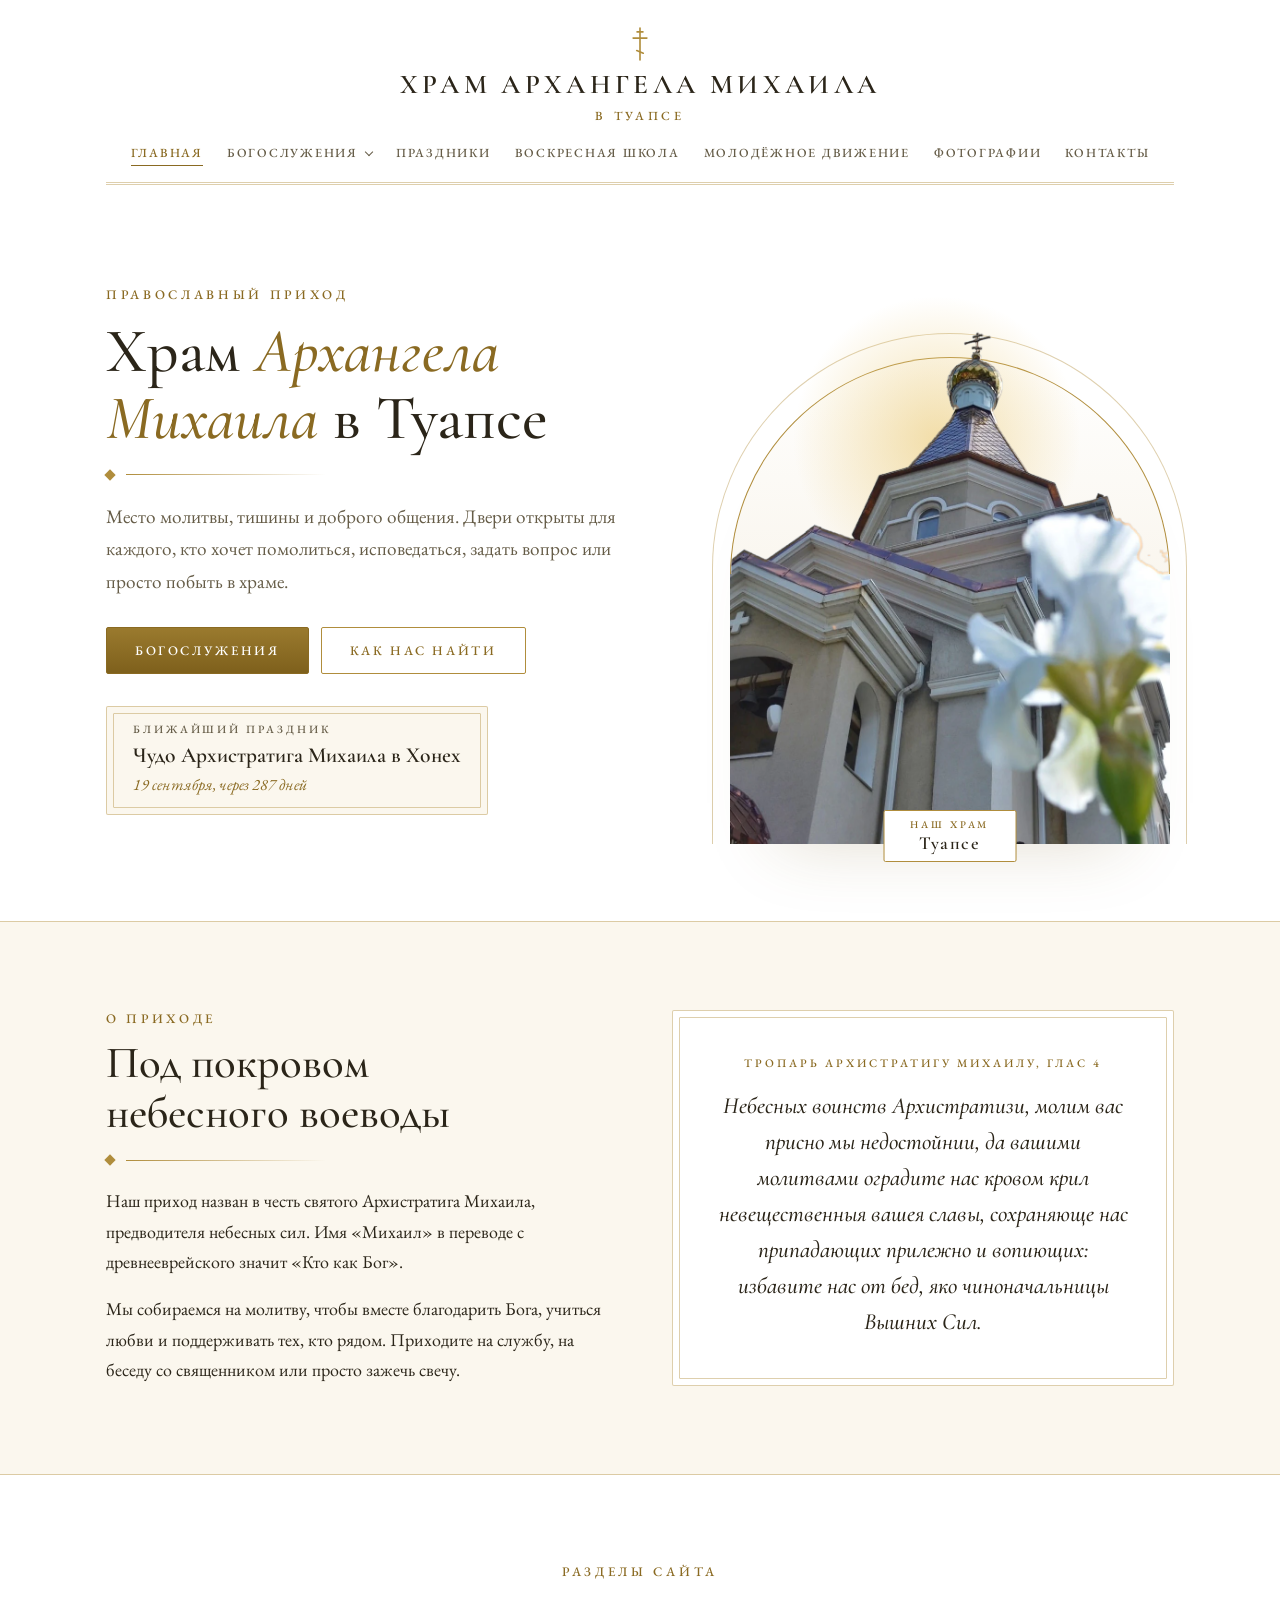
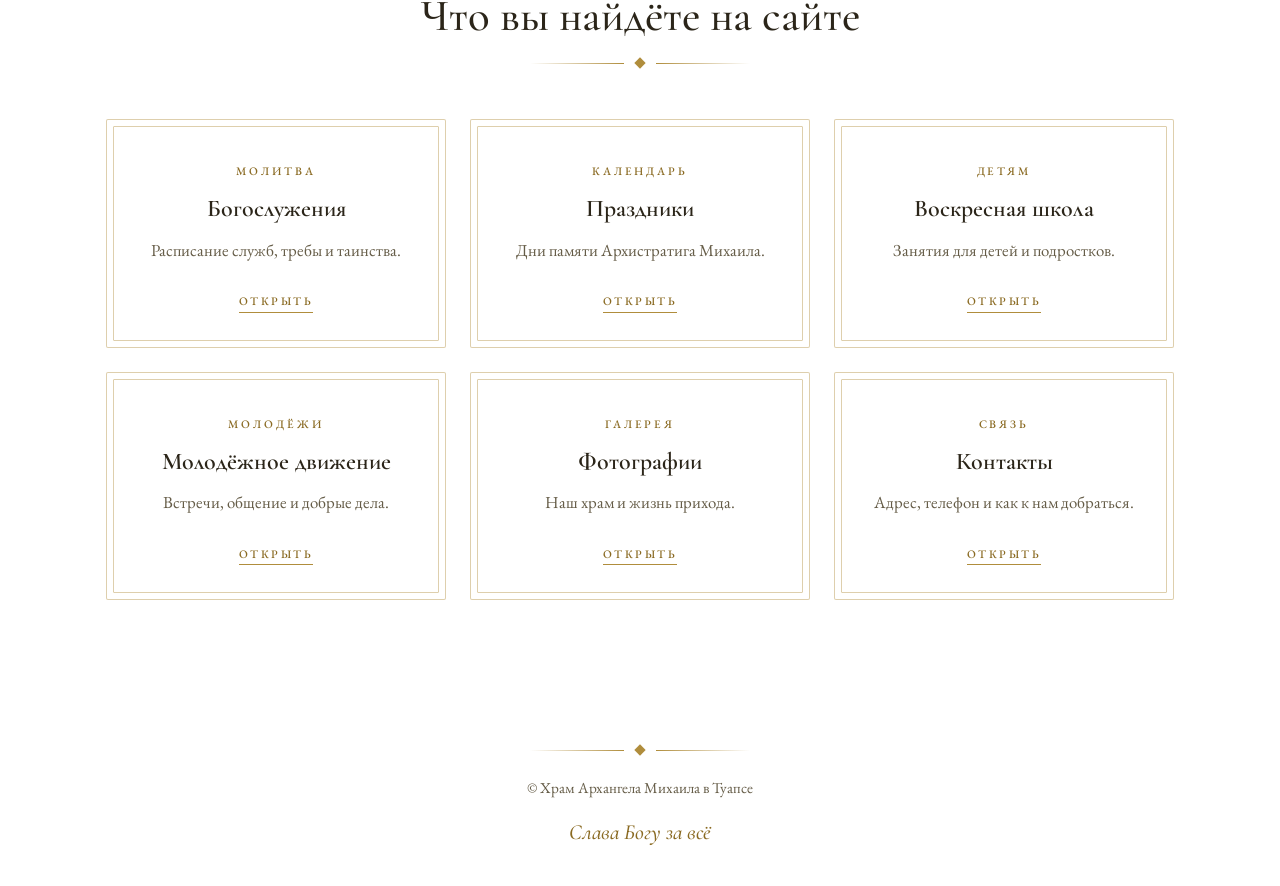
==== index.html @ ace59155 "Add files via upload" ====
<!doctype html>
<html lang="ru">
<head>
<meta charset="utf-8">
<meta name="viewport" content="width=device-width, initial-scale=1, viewport-fit=cover">
<title>Храм Архангела Михаила в Туапсе</title>
<meta name="description" content="Православный храм Архангела Михаила в Туапсе: богослужения, праздники, воскресная школа, контакты.">
<meta name="theme-color" content="#FFFFFF">
<meta name="color-scheme" content="light">
<link rel="icon" href="data:image/svg+xml,%3Csvg xmlns='http://www.w3.org/2000/svg' viewBox='0 0 120 220'%3E%3Cg fill='none' stroke='%23B08D3C' stroke-width='12' stroke-linecap='round'%3E%3Cpath d='M60 12V208'/%3E%3Cpath d='M42 36H78'/%3E%3Cpath d='M18 74H102'/%3E%3Cpath d='M40 150L80 166'/%3E%3C/g%3E%3C/svg%3E">
<link rel="preconnect" href="https://fonts.googleapis.com">
<link rel="preconnect" href="https://fonts.gstatic.com" crossorigin>
<link rel="stylesheet" href="https://fonts.googleapis.com/css2?family=Cormorant+Garamond:ital,wght@0,500;0,600;1,500&family=EB+Garamond:ital,wght@0,400;0,500;1,400&display=swap">
<link rel="stylesheet" href="css/style.css">
</head>
<body>

<header class="wrap">
  <div class="top">
    <a class="brand" href="index.html" aria-label="Приход Архистратига Михаила, на главную">
      <svg viewBox="0 0 120 220" aria-hidden="true"><g fill="none" stroke="#B08D3C" stroke-width="10" stroke-linecap="round"><path d="M60 12V208"/><path d="M42 36H78"/><path d="M18 74H102"/><path d="M40 150L80 166"/></g></svg>
      <b>Храм Архангела Михаила</b>
      <small>в Туапсе</small>
    </a>
    <nav class="nav" aria-label="Разделы сайта">
      <a href="index.html" aria-current="page">Главная</a>
      <div class="has-sub"><a href="services.html" aria-haspopup="true">Богослужения</a><ul class="sub"><li><a href="services.html">Расписание</a></li><li><a href="treby.html">Требы и таинства</a></li></ul></div>
      <a href="feasts.html">Праздники</a>
      <a href="school.html">Воскресная школа</a>
      <a href="youth.html">Молодёжное движение</a>
      <a href="photos.html">Фотографии</a>
      <a href="contacts.html">Контакты</a>
    </nav>
  </div>
</header>

<main>
  <section class="wrap hero">
    <div>
      <p class="eyebrow">Православный приход</p>
      <h1>Храм <em>Архангела Михаила</em> в Туапсе</h1>
      <div class="orn left" aria-hidden="true"><i></i></div>
      <p class="lead">Место молитвы, тишины и доброго общения. Двери открыты для каждого, кто хочет помолиться, исповедаться, задать вопрос или просто побыть в храме.</p>
      <div class="actions">
        <a class="btn btn-fill" href="services.html">Богослужения</a>
        <a class="btn btn-line" href="contacts.html">Как нас найти</a>
      </div>
      <div class="feast frame">
        <span class="lbl">Ближайший праздник</span>
        <b id="feastName">Собор Архистратига Михаила</b>
        <span class="when"><span id="feastDate">21 ноября</span>, <span id="feastIn"></span></span>
      </div>
    </div>

    <div class="arch">
      <div class="arch-ring" aria-hidden="true"></div>
      <div class="arch-frame" aria-hidden="true"></div>
      <div class="arch-sun" aria-hidden="true"></div>
      <img class="arch-img" src="img/church.webp" width="953" height="1271" fetchpriority="high" decoding="async"
           alt="Храм снизу: золотой купол, колокольня и белый ирис на переднем плане">
      <div class="arch-cap"><small>Наш храм</small><b>Туапсе</b></div>
    </div>
  </section>

  <section class="sec band" id="about">
    <div class="wrap about">
      <div>
        <div class="sec-head">
          <p class="eyebrow">О приходе</p>
          <h2>Под покровом небесного воеводы</h2>
          <div class="orn left" aria-hidden="true"><i></i></div>
        </div>
        <p>Наш приход назван в честь святого Архистратига Михаила, предводителя небесных сил. Имя «Михаил» в переводе с древнееврейского значит «Кто как Бог».</p>
        <p>Мы собираемся на молитву, чтобы вместе благодарить Бога, учиться любви и поддерживать тех, кто рядом. Приходите на службу, на беседу со священником или просто зажечь свечу.</p>
      </div>
      <figure class="frame tropar">
        <p class="lbl">Тропарь Архистратигу Михаилу, глас 4</p>
        <blockquote>Небесных воинств Архистратизи, молим вас присно мы недостойнии, да вашими молитвами оградите нас кровом крил невещественныя вашея славы, сохраняюще нас припадающих прилежно и вопиющих: избавите нас от бед, яко чиноначальницы Вышних Сил.</blockquote>
      </figure>
    </div>
  </section>

  <section class="sec">
    <div class="wrap">
      <div class="sec-head">
        <p class="eyebrow">Разделы сайта</p>
        <h2>Что вы найдёте на сайте</h2>
        <div class="orn" aria-hidden="true"><i></i></div>
      </div>
      <div class="grid grid-3">
        <a class="frame card tile" href="services.html">
          <span class="kicker">Молитва</span>
          <h3>Богослужения</h3>
          <p>Расписание служб, требы и таинства.</p>
          <span class="more">Открыть</span>
        </a>
        <a class="frame card tile" href="feasts.html">
          <span class="kicker">Календарь</span>
          <h3>Праздники</h3>
          <p>Дни памяти Архистратига Михаила.</p>
          <span class="more">Открыть</span>
        </a>
        <a class="frame card tile" href="school.html">
          <span class="kicker">Детям</span>
          <h3>Воскресная школа</h3>
          <p>Занятия для детей и подростков.</p>
          <span class="more">Открыть</span>
        </a>
        <a class="frame card tile" href="youth.html">
          <span class="kicker">Молодёжи</span>
          <h3>Молодёжное движение</h3>
          <p>Встречи, общение и добрые дела.</p>
          <span class="more">Открыть</span>
        </a>
        <a class="frame card tile" href="photos.html">
          <span class="kicker">Галерея</span>
          <h3>Фотографии</h3>
          <p>Наш храм и жизнь прихода.</p>
          <span class="more">Открыть</span>
        </a>
        <a class="frame card tile" href="contacts.html">
          <span class="kicker">Связь</span>
          <h3>Контакты</h3>
          <p>Адрес, телефон и как к нам добраться.</p>
          <span class="more">Открыть</span>
        </a>
      </div>
    </div>
  </section>
</main>

<footer class="wrap">
  <div class="orn" aria-hidden="true"><i></i></div>
  <span>© Храм Архангела Михаила в Туапсе</span>
  <em>Слава Богу за всё</em>
</footer>

<script src="js/script.js" defer></script>
</body>
</html>
---- css/style.css ----
/* ==========================================================================
   Приход Архистратига Божия Михаила, г. Туапсе
   Только светлая тема: белый фон, бежево-золотые вставки.
   Классическая композиция: симметрия, гарнитуры с засечками, двойные рамки,
   орнаментальные разделители. Движение одно: арка с храмом чуть парит.
   ========================================================================== */

:root {
  --bg: #FFFFFF;
  --paper: #FBF7EE;
  --beige: #F3EBDA;
  --beige-deep: #E8DCC0;
  --ink: #2B2519;
  --ink-soft: #655C47;
  --gold: #B08D3C;
  --gold-deep: #8A6A22;
  --line: rgba(176, 141, 60, 0.42);
  --shadow: rgba(120, 92, 30, 0.22);
  --glow: rgba(236, 205, 125, 0.65);
  --display: 'Cormorant Garamond', 'Times New Roman', serif;
  --text: 'EB Garamond', Georgia, 'Times New Roman', serif;
  color-scheme: light;
}

* { box-sizing: border-box; }
html { scroll-behavior: smooth; }
body {
  margin: 0;
  background: var(--bg);
  color: var(--ink);
  font: 400 1.125rem/1.7 var(--text);
  overflow-x: clip;
}
a { color: inherit; }
:focus-visible { outline: 2px solid var(--gold-deep); outline-offset: 3px; }

/* Общая колонка: ширина 1100px и боковое поле не меньше 16px */
.wrap {
  max-width: 1100px; margin-inline: auto;
  padding-left: max(16px, env(safe-area-inset-left, 0px));
  padding-right: max(16px, env(safe-area-inset-right, 0px));
}

/* ---------- Орнамент: линия, ромб, линия ---------- */
.orn { display: flex; align-items: center; justify-content: center; gap: 12px; margin: 18px auto 0; max-width: 220px; }
.orn::before, .orn::after { content: ""; flex: 1; height: 1px; background: linear-gradient(90deg, transparent, var(--gold)); }
.orn::after { background: linear-gradient(270deg, transparent, var(--gold)); }
.orn i { width: 8px; height: 8px; background: var(--gold); transform: rotate(45deg); flex: none; }
.orn.left { margin-left: 0; }
.orn.left::before { display: none; }

/* ---------- Шапка ---------- */
.top {
  display: flex; flex-direction: column; align-items: center; text-align: center;
  padding-top: max(26px, env(safe-area-inset-top, 0px));
  border-bottom: 3px double var(--line);
}
.brand { display: flex; flex-direction: column; align-items: center; gap: 8px; text-decoration: none; }
.brand svg { width: 20px; height: 36px; }
.brand b { font: 600 clamp(1.25rem, 3.2vw, 1.7rem)/1.1 var(--display); letter-spacing: 0.16em; text-transform: uppercase; }
.brand small { font: 500 0.78rem/1.3 var(--text); letter-spacing: 0.3em; text-transform: uppercase; color: var(--gold-deep); }
.nav { display: flex; flex-wrap: wrap; justify-content: center; gap: 6px 24px; padding-block: 18px 16px; }
.nav a {
  text-decoration: none; font: 500 0.78rem/1.2 var(--text); letter-spacing: 0.14em; text-transform: uppercase;
  color: var(--ink-soft); padding-block: 4px; border-bottom: 1px solid transparent;
  transition: color .25s, border-color .25s;
}
.nav a:hover { color: var(--gold-deep); border-color: var(--gold); }
.nav a[aria-current="page"] { color: var(--gold-deep); border-color: var(--gold-deep); }
@media (max-width: 520px) {
  .nav { gap: 6px 18px; } .nav a { font-size: 0.74rem; letter-spacing: 0.14em; }
  .brand b { font-size: 1.05rem; letter-spacing: 0.1em; }
}

/* Выпадающее меню «Богослужения»: открывается при наведении и при фокусе с клавиатуры */
header.wrap { position: relative; z-index: 40; }
.nav .has-sub { position: relative; display: flex; }
.nav .has-sub > a::after {
  content: ""; display: inline-block; width: 5px; height: 5px; margin-left: 8px;
  border-right: 1px solid currentColor; border-bottom: 1px solid currentColor;
  transform: translateY(-2px) rotate(45deg);
}
.nav .sub {
  position: absolute; top: 100%; left: 50%; z-index: 30; min-width: 230px; margin: 0; padding: 6px; list-style: none;
  background: var(--bg); border: 1px solid var(--line); border-radius: 2px;
  box-shadow: 0 22px 40px -22px var(--shadow);
  opacity: 0; visibility: hidden; transform: translate(-50%, 6px);
  transition: opacity .2s ease, transform .2s ease, visibility .2s;
}
.nav .sub::before { content: ""; position: absolute; left: 0; right: 0; top: -18px; height: 18px; } /* мост, чтобы меню не пропадало */
.nav .has-sub:hover .sub, .nav .has-sub:focus-within .sub, .nav .has-sub.open .sub {
  opacity: 1; visibility: visible; transform: translate(-50%, 0);
}
.nav .sub a { display: block; padding: 13px 18px; border: 0; text-align: center; white-space: nowrap; }
.nav .sub a:hover, .nav .sub a:focus-visible { background: var(--paper); color: var(--gold-deep); }
.nav .sub a[aria-current="page"] { color: var(--gold-deep); background: var(--paper); }
a.plain { color: inherit; border-bottom: 1px solid var(--gold); text-decoration: none; }
.note a { color: var(--gold-deep); }

/* ---------- Главный экран ---------- */
.hero {
  display: grid; grid-template-columns: minmax(0, 1.1fr) minmax(0, 0.9fr);
  gap: clamp(28px, 6vw, 72px); align-items: center;
  padding-block: clamp(36px, 6vw, 72px) clamp(40px, 6vw, 80px);
}
.eyebrow { font: 500 0.82rem/1.4 var(--text); letter-spacing: 0.28em; text-transform: uppercase; color: var(--gold-deep); margin: 0; }
h1 { font: 500 clamp(2.2rem, 5.4vw, 3.9rem)/1.08 var(--display); margin: 14px 0 0; text-wrap: balance; }
h1 em { font-style: italic; color: var(--gold-deep); font-weight: 500; }
.lead { max-width: 33em; color: var(--ink-soft); font-size: 1.2rem; margin: 22px 0 28px; }
.actions { display: flex; flex-wrap: wrap; gap: 12px; margin-bottom: 32px; }
.btn {
  display: inline-block; text-decoration: none; font: 500 0.82rem/1 var(--text); letter-spacing: 0.2em; text-transform: uppercase;
  padding: 16px 28px; border-radius: 2px; border: 1px solid var(--gold-deep);
  transition: background .3s ease, color .3s ease, box-shadow .3s ease;
}
.btn-fill { background: linear-gradient(180deg, #9A7A2E, #7E601C); color: #fff; }
.btn-fill:hover { box-shadow: 0 10px 22px -12px var(--shadow); }
.btn-line { color: var(--gold-deep); background: transparent; border-color: var(--gold); }
.btn-line:hover { background: var(--beige); }

/* Рамка с двойной линией, общая для карточек */
.frame {
  position: relative; background: var(--bg); border: 1px solid var(--line); border-radius: 2px;
}
.frame::after {
  content: ""; position: absolute; inset: 6px; border: 1px solid var(--line); border-radius: 1px; pointer-events: none;
}

.feast { display: inline-block; padding: 16px 26px; background: var(--paper); max-width: 100%; }
.feast .lbl { display: block; font: 500 0.7rem/1.2 var(--text); letter-spacing: 0.26em; text-transform: uppercase; color: var(--ink-soft); }
.feast b { display: block; font: 600 1.35rem/1.25 var(--display); margin-top: 6px; }
.feast .when { display: block; color: var(--gold-deep); font-size: 1rem; font-style: italic; margin-top: 2px; }

/* ---------- Арка с храмом ----------
   Фото храма без неба стоит в арочной раме. Купол и колокольня выходят
   за верх арки (это делает маска у .arch-img). Слои сзади вперёд:
   кольцо, рама, сияние, фото, подпись. */
.arch {
  position: relative; width: 100%; max-width: 440px; margin-inline: auto;
  aspect-ratio: 3 / 4;
  animation: floatBig 12s ease-in-out infinite;
}
.arch-ring, .arch-frame { position: absolute; }
.arch-ring {
  left: -4%; right: -4%; top: 13%; bottom: 0; z-index: 0;
  border: 1px solid var(--line); border-bottom: 0;
  border-radius: 50% 50% 0 0 / 46% 46% 0 0;
}
.arch-frame {
  left: 0; right: 0; top: 17%; bottom: 0; z-index: 1;
  border: 1px solid var(--gold); border-bottom: 0;
  border-radius: 50% 50% 0 0 / 45% 45% 0 0;
  background: linear-gradient(180deg, #FFFFFF, var(--beige));
  box-shadow: 0 46px 70px -48px var(--shadow);
}
.arch-sun {
  position: absolute; z-index: 2; left: 12%; top: 5%; width: 70%; aspect-ratio: 1;
  border-radius: 50%; pointer-events: none;
  background: radial-gradient(circle, var(--glow) 0%, transparent 66%);
  animation: breathe 10s ease-in-out infinite;
}
.arch-img {
  position: absolute; z-index: 3; inset: 0; width: 100%; height: 100%; display: block; object-fit: cover;
  /* Показываем арку целиком и узкий «прорыв» вверх для колокольни и купола */
  -webkit-mask-image: linear-gradient(#000, #000), linear-gradient(#000, #000), radial-gradient(ellipse 50% 37.35% at 50% 54.35%, #000 99%, transparent 100%);
          mask-image: linear-gradient(#000, #000), linear-gradient(#000, #000), radial-gradient(ellipse 50% 37.35% at 50% 54.35%, #000 99%, transparent 100%);
  -webkit-mask-size: 36% 30%, 100% 46%, 100% 100%;
          mask-size: 36% 30%, 100% 46%, 100% 100%;
  -webkit-mask-position: 59% 0, 0 100%, 0 0;
          mask-position: 59% 0, 0 100%, 0 0;
  -webkit-mask-repeat: no-repeat;
          mask-repeat: no-repeat;
}
.arch-cap {
  position: absolute; z-index: 4; left: 50%; bottom: -18px; translate: -50% 0;
  background: var(--bg); border: 1px solid var(--gold); border-radius: 2px;
  padding: 8px 26px 7px; text-align: center; white-space: nowrap;
}
.arch-cap small { display: block; font: 500 0.64rem/1.2 var(--text); letter-spacing: 0.28em; text-transform: uppercase; color: var(--gold-deep); }
.arch-cap b { display: block; font: 600 1.15rem/1.2 var(--display); letter-spacing: 0.08em; }

@keyframes breathe { 0%, 100% { transform: scale(1); opacity: 1; } 50% { transform: scale(1.06); opacity: 0.75; } }
@keyframes floatBig { 0%, 100% { transform: translate3d(0, 0, 0); } 50% { transform: translate3d(0, -10px, 0); } }

@media (max-width: 820px) {
  .hero { grid-template-columns: minmax(0, 1fr); text-align: center; }
  .hero .orn.left { margin-inline: auto; }
  .hero .orn.left::before { display: block; }
  .lead { margin-inline: auto; }
  .actions { justify-content: center; }
  .arch { max-width: 320px; order: -1; margin-bottom: 18px; }
}

/* ---------- Разделы ---------- */
.sec { padding-block: clamp(48px, 7vw, 88px); }
.band { background: var(--paper); border-block: 1px solid var(--line); }

.sec-head { text-align: center; max-width: 40em; margin: 0 auto clamp(30px, 4.5vw, 52px); }
h2, .page-title { font: 500 clamp(1.9rem, 4.2vw, 2.8rem)/1.12 var(--display); margin: 10px 0 0; text-wrap: balance; }
main { min-height: 62vh; }
.sec-head .eyebrow { margin: 0; }

.grid { display: grid; gap: 24px; grid-template-columns: repeat(auto-fit, minmax(min(260px, 100%), 1fr)); }
.card { padding: 34px 28px 32px; text-align: center; }
.card h3 { font: 600 1.5rem/1.2 var(--display); margin: 10px 0 12px; }
.card p { margin: 0 0 20px; color: var(--ink-soft); font-size: 1.05rem; }
.kicker { font: 500 0.72rem/1.2 var(--text); letter-spacing: 0.26em; text-transform: uppercase; color: var(--gold-deep); }
.pill { display: inline-block; font: 500 0.72rem/1 var(--text); letter-spacing: 0.18em; text-transform: uppercase; color: var(--gold-deep); border: 1px solid var(--line); border-radius: 2px; padding: 9px 14px; background: var(--paper); }
.card .big-date { font: 500 clamp(2.4rem, 5vw, 3.2rem)/1 var(--display); color: var(--gold-deep); margin: 0 0 10px; }
/* Вступление на внутренних страницах */
.intro { max-width: 40em; margin: 0 auto 38px; text-align: center; color: var(--ink-soft); font-size: 1.2rem; }

/* Плитки-ссылки на главной: три в ряд */
.grid-3 { grid-template-columns: repeat(auto-fit, minmax(min(300px, 100%), 1fr)); }
a.tile { display: block; text-decoration: none; color: inherit; transition: border-color .3s, box-shadow .3s, transform .3s; }
a.tile:hover { border-color: var(--gold); box-shadow: 0 18px 34px -22px var(--shadow); transform: translateY(-3px); }
a.tile .more { display: inline-block; margin-top: 4px; font: 500 0.72rem/1 var(--text); letter-spacing: 0.22em; text-transform: uppercase; color: var(--gold-deep); border-bottom: 1px solid var(--gold); padding-bottom: 5px; }
.note { margin: 28px auto 0; text-align: center; color: var(--ink-soft); font-style: italic; max-width: 40em; }

.about { display: grid; grid-template-columns: minmax(0, 1fr) minmax(0, 1fr); gap: clamp(28px, 5vw, 64px); align-items: center; }
.about .sec-head { text-align: left; margin: 0 0 22px; }
.about p { margin: 0 0 16px; max-width: 36em; }
.about p:last-child { margin-bottom: 0; }
.tropar { margin: 0; padding: clamp(30px, 4vw, 44px); background: var(--paper); text-align: center; }
.tropar .lbl { font: 500 0.72rem/1.4 var(--text); letter-spacing: 0.26em; text-transform: uppercase; color: var(--gold-deep); margin: 0; }
.tropar blockquote { margin: 18px 0 0; font: italic 500 clamp(1.2rem, 2.3vw, 1.45rem)/1.55 var(--display); }
@media (max-width: 820px) {
  .about { grid-template-columns: minmax(0, 1fr); }
  .about .sec-head { text-align: center; }
  .about .orn.left { margin-inline: auto; }
  .about .orn.left::before { display: block; }
  .about p { margin-inline: auto; }
}

.band .tropar { background: var(--bg); }

/* ---------- Фотографии ----------
   Лёгкая пропорция колонок 1 к 2 выравнивает высоту вертикального
   и горизонтального снимков. */
.gallery { display: grid; grid-template-columns: minmax(0, 0.5fr) minmax(0, 1fr); gap: 28px; align-items: start; }
.photo { margin: 0; padding: 14px; }
.photo a { display: block; overflow: hidden; }
.photo img { display: block; width: 100%; height: auto; outline: 1px solid var(--line); outline-offset: -1px; transition: transform .6s ease; }
.photo a:hover img { transform: scale(1.03); }
.photo figcaption { padding: 14px 4px 4px; text-align: center; font-style: italic; color: var(--ink-soft); font-size: 1rem; }
@media (max-width: 760px) { .gallery { grid-template-columns: minmax(0, 1fr); } }

.lightbox {
  position: fixed; inset: 0; z-index: 100; display: flex; align-items: center; justify-content: center;
  background: rgba(32, 26, 14, 0.92);
  padding: max(56px, calc(env(safe-area-inset-top, 0px) + 48px)) max(16px, env(safe-area-inset-right, 0px)) max(16px, env(safe-area-inset-bottom, 0px)) max(16px, env(safe-area-inset-left, 0px));
}
.lightbox[hidden] { display: none; }
.lightbox img { display: block; max-width: 100%; max-height: 100%; width: auto; height: auto; object-fit: contain; border: 1px solid rgba(232, 220, 192, 0.5); }
.lightbox-close {
  position: absolute; top: max(14px, calc(env(safe-area-inset-top, 0px) + 10px)); right: max(16px, env(safe-area-inset-right, 0px));
  font: 500 0.78rem/1 var(--text); letter-spacing: 0.2em; text-transform: uppercase;
  color: #FBF7EE; background: transparent; border: 1px solid rgba(232, 220, 192, 0.6); border-radius: 2px; padding: 12px 18px; cursor: pointer;
}
.lightbox-close:hover { background: rgba(232, 220, 192, 0.15); }

dl.contacts { margin: 0; text-align: center; }
dl.contacts div { padding-block: 18px; border-bottom: 1px solid var(--line); }
dl.contacts div:first-child { padding-top: 0; }
dl.contacts div:last-child { border-bottom: 0; padding-bottom: 0; }
dl.contacts dt { font: 500 0.74rem/1.5 var(--text); letter-spacing: 0.26em; text-transform: uppercase; color: var(--gold-deep); }
dl.contacts dd { margin: 4px 0 0; color: var(--ink); font-size: 1.2rem; overflow-wrap: anywhere; }
dl.contacts dd a { text-decoration: none; border-bottom: 1px solid var(--gold); transition: color .25s; }
dl.contacts dd a:hover { color: var(--gold-deep); }
.map-row { text-align: center; margin-top: 30px; }
.contact-card { max-width: 640px; margin-inline: auto; padding: 36px clamp(22px, 5vw, 48px); }

footer { padding-block: 40px max(40px, env(safe-area-inset-bottom, 0px)); text-align: center; color: var(--ink-soft); font-size: 0.95rem; }
footer em { display: block; margin-top: 16px; font: italic 500 1.35rem/1.3 var(--display); color: var(--gold-deep); }
footer .orn { margin-bottom: 22px; }

@media (prefers-reduced-motion: reduce) {
  html { scroll-behavior: auto; }
  .arch, .arch-sun { animation: none; }
  .btn, .nav a, a.tile, .nav .sub { transition: none; }
  a.tile:hover { transform: none; }
}
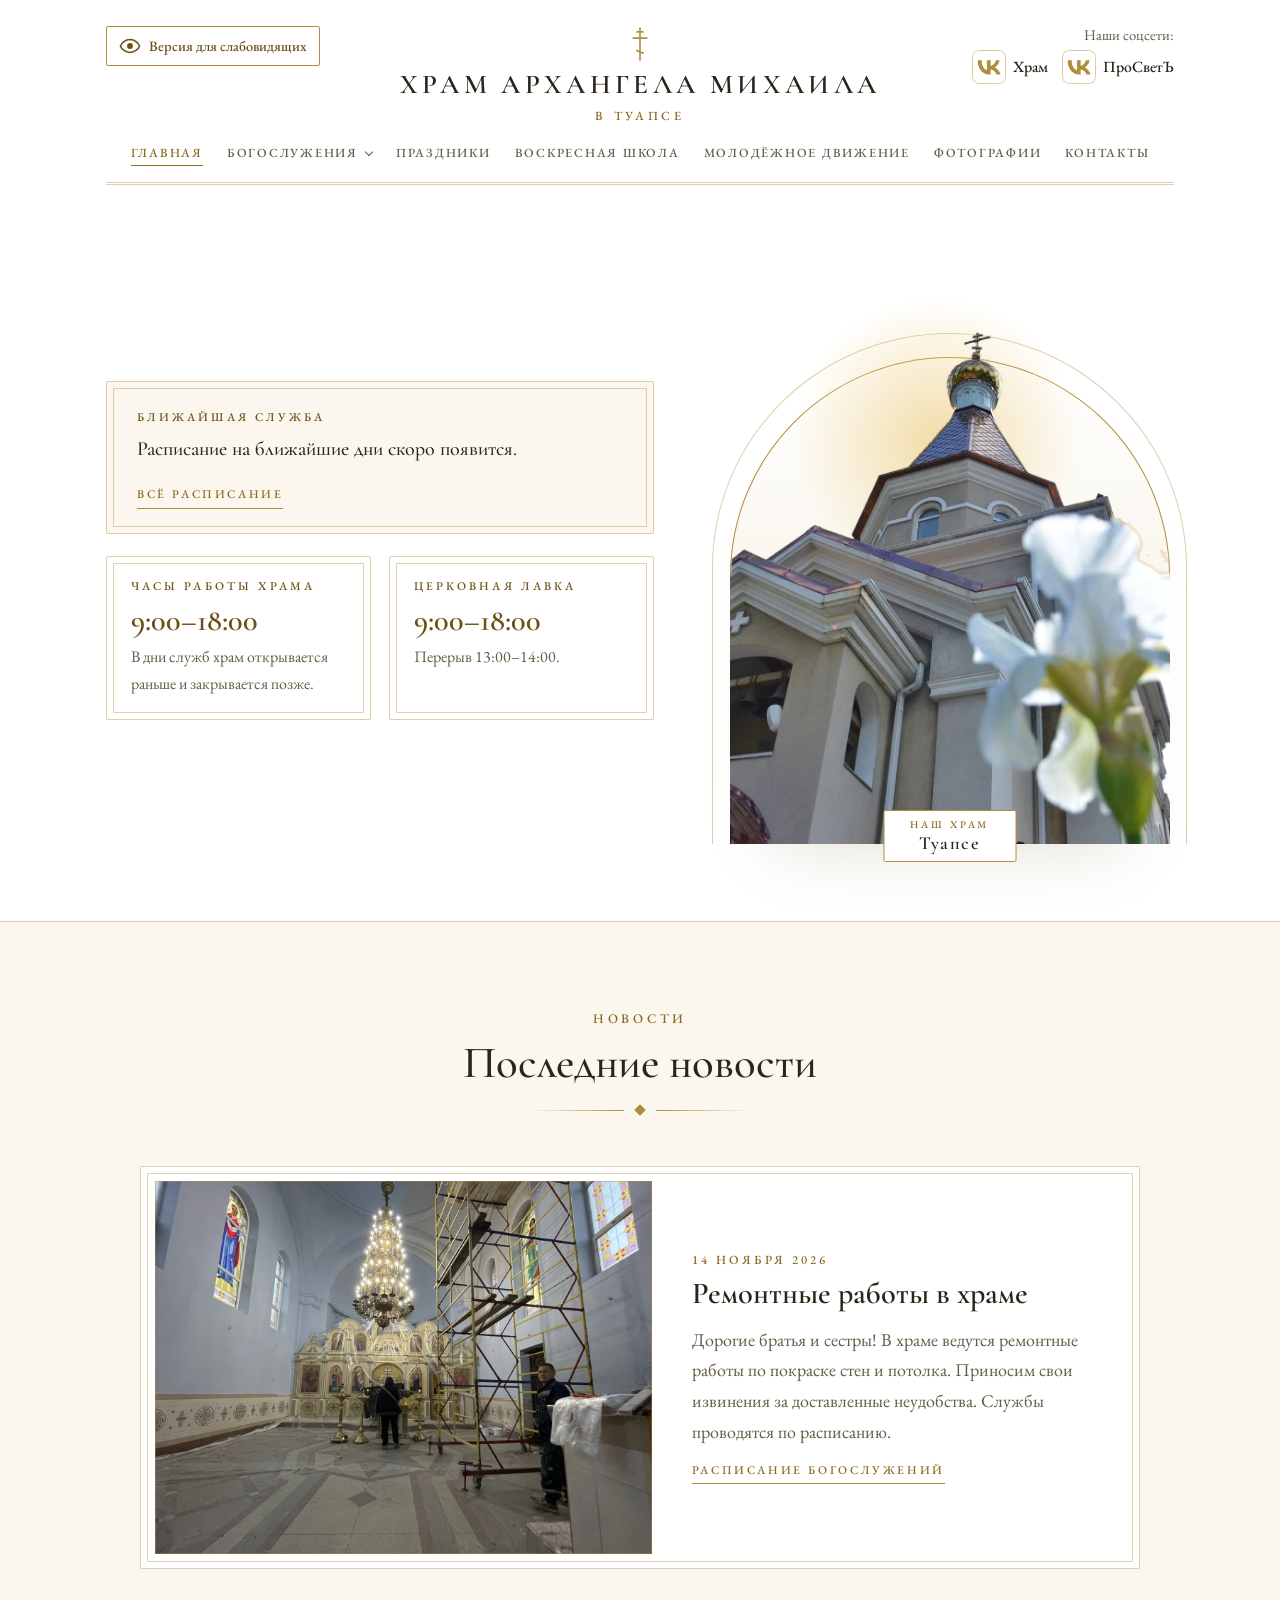
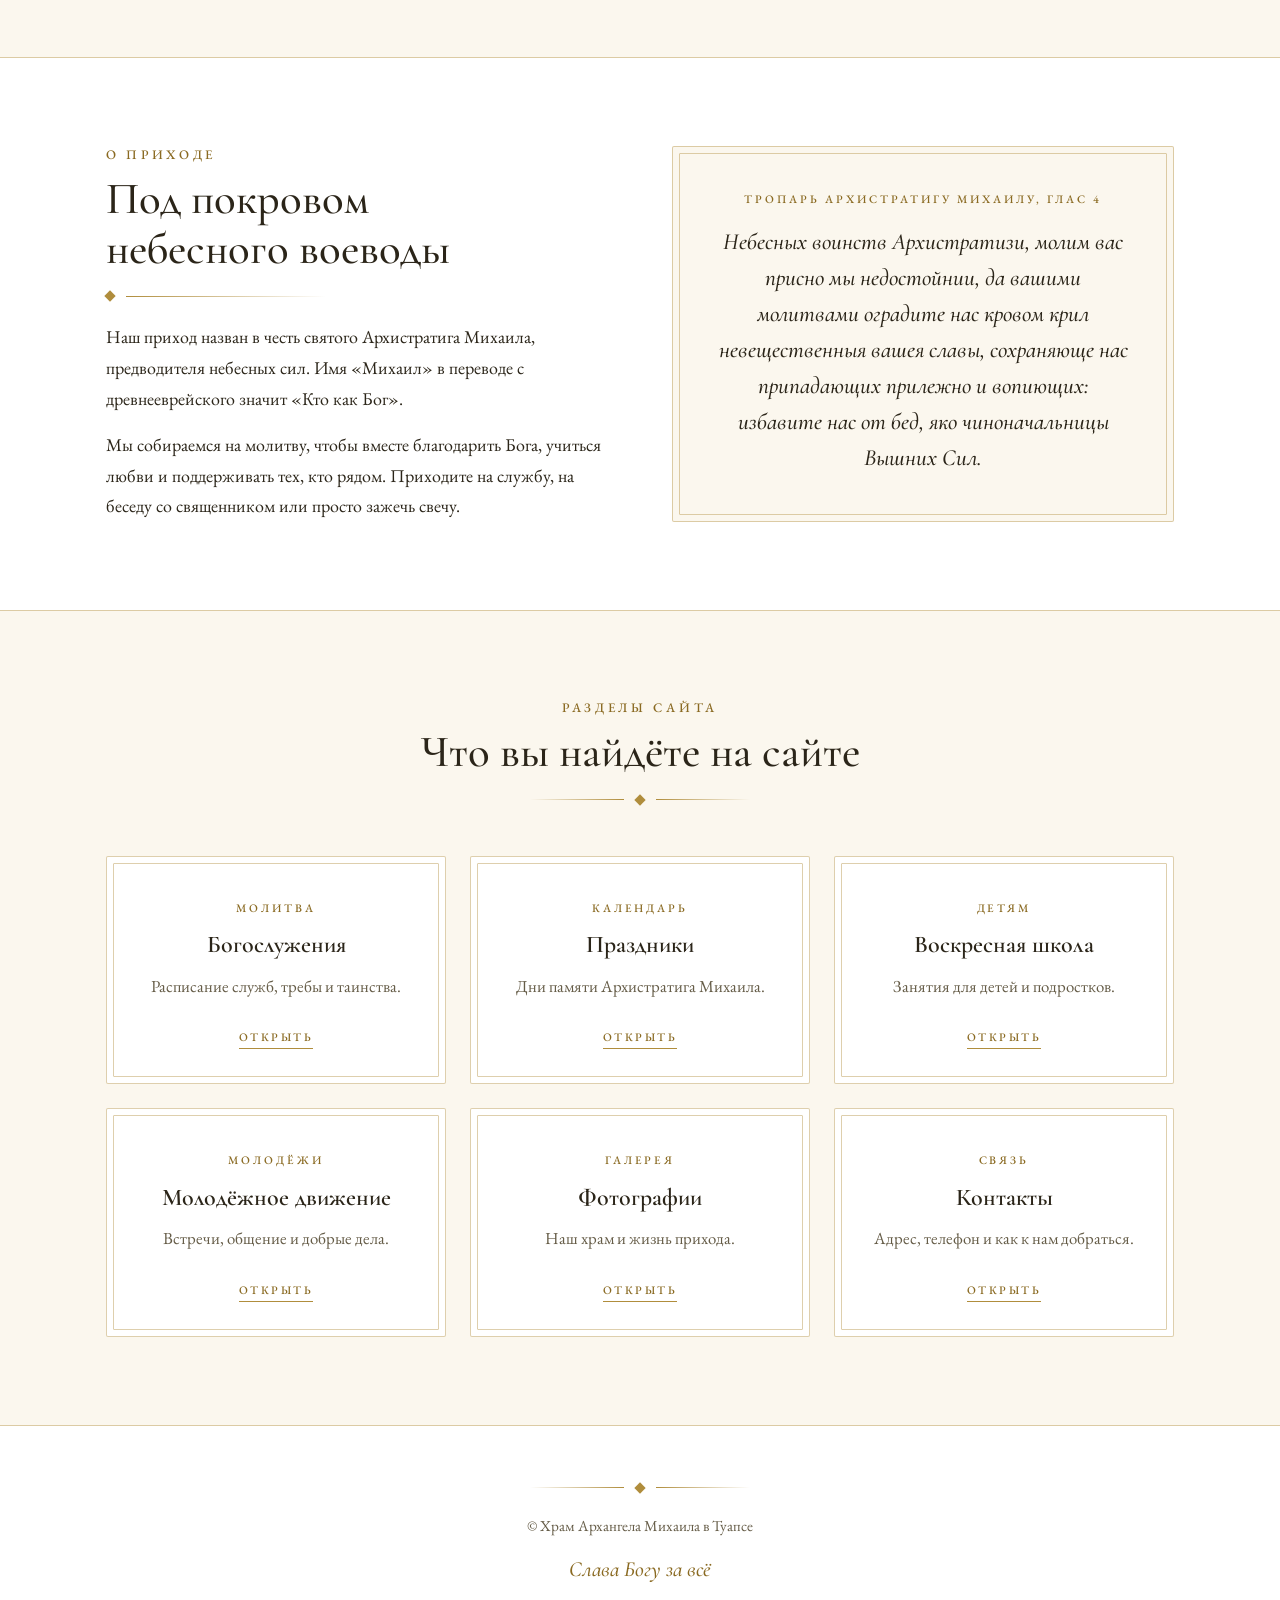
==== commit cf7cd89a: "Add files via upload" ====
--- a/index.html
+++ b/index.html
@@ -12,17 +12,31 @@
 <link rel="preconnect" href="https://fonts.gstatic.com" crossorigin>
 <link rel="stylesheet" href="https://fonts.googleapis.com/css2?family=Cormorant+Garamond:ital,wght@0,500;0,600;1,500&family=EB+Garamond:ital,wght@0,400;0,500;1,400&display=swap">
 <link rel="stylesheet" href="css/style.css">
+<script>document.documentElement.classList.add('js')</script>
 </head>
 <body>
 
 <header class="wrap">
   <div class="top">
-    <a class="brand" href="index.html" aria-label="Приход Архистратига Михаила, на главную">
+    <div class="topbar">
+    <button class="lv-btn" type="button" aria-pressed="false" aria-label="Версия для слабовидящих"><svg viewBox="0 0 24 24" aria-hidden="true"><path d="M12 5C6.5 5 2.6 9 1.5 12c1.1 3 5 7 10.5 7s9.400-4 10.500-7C21.400 9 17.500 5 12 5z" fill="none" stroke="currentColor" stroke-width="1.700" stroke-linejoin="round"/><circle cx="12" cy="12" r="3.200" fill="currentColor"/></svg><span class="lv-btn-t">Версия для слабовидящих</span></button>
+    <div class="social">
+      <span class="social-lbl">Наши соцсети:</span>
+      <div class="social-list">
+        <a class="soc" href="https://vk.ru/hramtuapse" target="_blank" rel="noopener" aria-label="Страница храма ВКонтакте" title="Страница храма ВКонтакте"><img class="soc-ic" src="img/vk.png" width="34" height="34" alt="" aria-hidden="true"><span class="soc-t">Храм</span></a>
+        <a class="soc" href="https://vk.ru/prav_molod_tuapse" target="_blank" rel="noopener" aria-label="Православная молодёжь «ПроСветЪ» ВКонтакте" title="Православная молодёжь «ПроСветЪ» ВКонтакте"><img class="soc-ic" src="img/vk.png" width="34" height="34" alt="" aria-hidden="true"><span class="soc-t">ПроСветЪ</span></a>
+      </div>
+    </div>
+    </div>
+    <a class="brand" href="index.html" aria-label="Храм Архангела Михаила в Туапсе, на главную">
       <svg viewBox="0 0 120 220" aria-hidden="true"><g fill="none" stroke="#B08D3C" stroke-width="10" stroke-linecap="round"><path d="M60 12V208"/><path d="M42 36H78"/><path d="M18 74H102"/><path d="M40 150L80 166"/></g></svg>
       <b>Храм Архангела Михаила</b>
       <small>в Туапсе</small>
     </a>
-    <nav class="nav" aria-label="Разделы сайта">
+    <button class="nav-toggle" type="button" aria-expanded="false" aria-controls="site-nav">
+      <span class="bars" aria-hidden="true"></span><span class="lbl">Меню</span>
+    </button>
+    <nav class="nav" id="site-nav" aria-label="Разделы сайта">
       <a href="index.html" aria-current="page">Главная</a>
       <div class="has-sub"><a href="services.html" aria-haspopup="true">Богослужения</a><ul class="sub"><li><a href="services.html">Расписание</a></li><li><a href="treby.html">Требы и таинства</a></li></ul></div>
       <a href="feasts.html">Праздники</a>
@@ -36,19 +50,24 @@
 
 <main>
   <section class="wrap hero">
-    <div>
-      <p class="eyebrow">Православный приход</p>
-      <h1>Храм <em>Архангела Михаила</em> в Туапсе</h1>
-      <div class="orn left" aria-hidden="true"><i></i></div>
-      <p class="lead">Место молитвы, тишины и доброго общения. Двери открыты для каждого, кто хочет помолиться, исповедаться, задать вопрос или просто побыть в храме.</p>
-      <div class="actions">
-        <a class="btn btn-fill" href="services.html">Богослужения</a>
-        <a class="btn btn-line" href="contacts.html">Как нас найти</a>
-      </div>
-      <div class="feast frame">
-        <span class="lbl">Ближайший праздник</span>
-        <b id="feastName">Собор Архистратига Михаила</b>
-        <span class="when"><span id="feastDate">21 ноября</span>, <span id="feastIn"></span></span>
+    <div class="info">
+      <h1 class="sr-only">Храм Архангела Михаила в Туапсе</h1>
+      <section class="frame next-svc" id="next-service" aria-live="polite">
+        <span class="lbl">Ближайшая служба</span>
+        <div class="next-body"><span class="next-name">Расписание на ближайшие дни скоро появится.</span></div>
+        <a class="more-link" href="services.html">Всё расписание</a>
+      </section>
+      <div class="hours-grid">
+        <article class="frame hours">
+          <span class="lbl">Часы работы храма</span>
+          <b>9:00–18:00</b>
+          <p>В дни служб храм открывается раньше и закрывается позже.</p>
+        </article>
+        <article class="frame hours">
+          <span class="lbl">Церковная лавка</span>
+          <b>9:00–18:00</b>
+          <p>Перерыв 13:00–14:00.</p>
+        </article>
       </div>
     </div>
 
@@ -62,7 +81,35 @@
     </div>
   </section>
 
-  <section class="sec band" id="about">
+  <section class="sec band" id="news">
+    <div class="wrap">
+      <div class="sec-head">
+        <p class="eyebrow">Новости</p>
+        <h2>Последние новости</h2>
+        <div class="orn" aria-hidden="true"><i></i></div>
+      </div>
+      <div class="news-list">
+        <!-- НОВОСТИ. Чтобы добавить новость, скопируйте блок <article> целиком и вставьте выше или ниже.
+             Самая свежая новость идёт первой. Фото кладите в папку img и укажите его имя в двух местах. -->
+        <article class="frame news-item">
+          <figure class="news-photo">
+            <a class="photo-link" href="img/news-remont.webp">
+              <img src="img/news-remont.webp" width="1400" height="1050" loading="lazy" decoding="async"
+                   alt="Внутри храма во время ремонта: строительные леса у стены, люстра и иконостас">
+            </a>
+          </figure>
+          <div class="news-body">
+            <p class="news-date">14 ноября 2026</p>
+            <h3>Ремонтные работы в храме</h3>
+            <p>Дорогие братья и сестры! В храме ведутся ремонтные работы по покраске стен и потолка. Приносим свои извинения за доставленные неудобства. Службы проводятся по расписанию.</p>
+            <a class="more-link" href="services.html">Расписание богослужений</a>
+          </div>
+        </article>
+      </div>
+    </div>
+  </section>
+
+  <section class="sec" id="about">
     <div class="wrap about">
       <div>
         <div class="sec-head">
@@ -80,7 +127,7 @@
     </div>
   </section>
 
-  <section class="sec">
+  <section class="sec band">
     <div class="wrap">
       <div class="sec-head">
         <p class="eyebrow">Разделы сайта</p>
@@ -127,6 +174,7 @@
       </div>
     </div>
   </section>
+  <script type="application/json" id="sched-data">{"days":[{"iso":"2026-11-15","d":"15 ноября","w":"Воскресенье","red":true,"rows":[{"s":[["Исповедь","b"]],"t":"8:00","note":"n24"},{"s":[["Божественная Литургия","r"]],"note":"n24"},{"s":[["Акафист Архистратигу Михаилу с молебным пением Господу о воинах, идущих на брань",""]],"t":"16:00"},{"s":[["Воскресная школа для взрослых",""]],"t":"17:00"}]},{"iso":"2026-11-16","d":"16 ноября","w":"Понедельник","red":false,"rows":[{"s":[["Молебен с акафистом о страждущих недугом винопития",""]],"t":"8:00"}]},{"iso":"2026-11-20","d":"20 ноября","w":"Пятница","red":false,"rows":[{"s":[["Водосвятный молебен с акафистным пением Божией Матери",""]],"t":"8:00"},{"s":[["Вечернее Богослужение",""],["Исповедь","b"]],"t":"17:00","note":"nB"}]},{"iso":"2026-11-21","d":"21 ноября","w":"Суббота","red":true,"rows":[{"s":[["Божественная Литургия","r"]],"t":"8:00","tr":1,"note":"nB"},{"s":[["Вечернее Богослужение",""],["Исповедь","b"]],"t":"17:00","note":"nC"}]},{"iso":"2026-11-22","d":"22 ноября","w":"Воскресенье","red":true,"rows":[{"s":[["Исповедь","b"]],"t":"8:00","note":"nC"},{"s":[["Божественная Литургия","r"]],"note":"nC"},{"s":[["Акафист Архистратигу Михаилу с молебным пением Господу о воинах, идущих на брань",""]],"t":"16:00"},{"s":[["Воскресная школа для взрослых",""]],"t":"17:00"}]},{"iso":"2026-11-23","d":"23 ноября","w":"Понедельник","red":false,"rows":[{"s":[["Молебен с акафистом о страждущих недугом винопития",""]],"t":"8:00"}]},{"iso":"2026-11-25","d":"25 ноября","w":"Среда","red":false,"rows":[{"s":[["Вечернее Богослужение",""],["Исповедь","b"]],"t":"17:00","note":"nD"}]},{"iso":"2026-11-26","d":"26 ноября","w":"Четверг","red":false,"rows":[{"s":[["Божественная Литургия",""]],"t":"8:00","note":"nD"}]},{"iso":"2026-11-27","d":"27 ноября","w":"Пятница","red":false,"rows":[{"s":[["Водосвятный молебен с акафистным пением Божией Матери",""]],"t":"8:00"},{"s":[["Вечернее Богослужение",""],["Исповедь","b"]],"t":"17:00","note":"nE"}]},{"iso":"2026-11-28","d":"28 ноября","w":"Суббота","red":false,"rows":[{"s":[["Божественная Литургия",""],["Панихида","b"]],"t":"8:00","note":"nE"},{"s":[["Вечернее Богослужение",""],["Исповедь","b"]],"t":"17:00","note":"nF"}]},{"iso":"2026-11-29","d":"29 ноября","w":"Воскресенье","red":true,"rows":[{"s":[["Исповедь","b"]],"t":"8:00","note":"nF"},{"s":[["Божественная Литургия","r"]],"note":"nF"},{"s":[["Акафист Архистратигу Михаилу с молебным пением Господу о воинах, идущих на брань",""]],"t":"16:00"},{"s":[["Воскресная школа для взрослых",""]],"t":"17:00"}]},{"iso":"2026-11-30","d":"30 ноября","w":"Понедельник","red":false,"rows":[{"s":[["Молебен с акафистом о страждущих недугом винопития",""]],"t":"8:00"}]}],"notes":{"n24":{"text":"Неделя 24-я по Пятидесятнице. Глас 7-й. Мчч. Акинди́на, Пига́сия, Аффо́ния, Елпидифо́ра и Анемподи́ста","red":true},"nB":{"text":"Собор Архистрати́га Миха́ила и прочих Небесных Сил бесплотных. Архангелов Гаври́ила, Рафа́ила, Ури́ила, Селафи́ила, Иегуди́ила, Варахи́ила и Иереми́ила","red":true},"nC":{"text":"Неделя 25-я по Пятидесятнице. Глас 8-й. Иконы Божией Матери, именуемой «Скоропослу́шница»","red":true},"nD":{"text":"Свт. Иоанна Златоуста, архиепископа Константинопольского","red":false},"nE":{"text":"Мучеников и исповедников Гу́рия, Само́на и Ави́ва. Начало Рождественского поста","red":false},"nF":{"text":"Неделя 26-я по Пятидесятнице. Глас 1-й. Апостола и евангелиста Матфе́я","red":true}}}</script>
 </main>
 
 <footer class="wrap">
--- a/css/style.css
+++ b/css/style.css
@@ -14,6 +14,7 @@
   --ink-soft: #655C47;
   --gold: #B08D3C;
   --gold-deep: #8A6A22;
+  --gold-ink: #6B5016; /* тёмное золото для текста на бежевом фоне */
   --line: rgba(176, 141, 60, 0.42);
   --shadow: rgba(120, 92, 30, 0.22);
   --glow: rgba(236, 205, 125, 0.65);
@@ -97,8 +98,128 @@
 a.plain { color: inherit; border-bottom: 1px solid var(--gold); text-decoration: none; }
 .note a { color: var(--gold-deep); }
 
+/* ---------- Расписание: таблица для планшетов и компьютеров, карточки для телефонов ---------- */
+.sched-wrap { padding: 14px; background: var(--bg); }
+table.sched { width: 100%; border-collapse: collapse; table-layout: fixed; font-size: 1.06rem; line-height: 1.45; }
+.sched col.c-date { width: 15%; } .sched col.c-time { width: 9%; } .sched col.c-svc { width: 40%; } .sched col.c-note { width: 36%; }
+.sched th, .sched td { border: 1px solid var(--line); padding: 11px 14px; vertical-align: middle; text-align: center; }
+.sched thead th { background: var(--beige); padding: 13px 10px; font: 500 0.72rem/1.2 var(--text); letter-spacing: 0.22em; text-transform: uppercase; color: var(--gold-ink); }
+.sched tbody th { font-weight: 400; background: var(--bg); }
+.sched th.red { background: var(--paper); }
+.dn { display: block; font: 600 1.2rem/1.2 var(--display); }
+.dw { display: block; margin-top: 3px; font: 500 0.7rem/1.3 var(--text); letter-spacing: 0.16em; text-transform: uppercase; color: var(--ink-soft); }
+.red .dn, .red .dw { color: var(--gold-ink); }
+.sched td.t, .day-rows .t { font-variant-numeric: tabular-nums; font-weight: 500; white-space: nowrap; }
+.sched td.t.tr, .day-rows .t.tr { color: var(--gold-ink); font-weight: 600; }
+.ln { display: block; }
+.s-b { font-weight: 600; } .s-r { font-weight: 600; color: var(--gold-ink); }
+.sched td.n { background: var(--paper); font-style: normal; font-weight: 500; color: var(--ink); }
+.sched td.n.r { color: var(--gold-ink); font-weight: 600; }
+.is-today { box-shadow: inset 0 0 0 2px var(--gold); }
+.today-badge { display: block; margin-top: 8px; padding: 4px 6px; border-radius: 2px; background: var(--gold-deep); color: #fff; font: 600 0.62rem/1.2 var(--text); letter-spacing: 0.2em; text-transform: uppercase; }
+.day-h .today-badge { display: inline-block; margin: 0 0 0 auto; align-self: center; }
+
+.sched-cards { display: none; }
+.day { background: var(--bg); border: 1px solid var(--line); border-radius: 2px; overflow: hidden; }
+.day-h { display: flex; align-items: baseline; gap: 12px; padding: 14px 18px; background: var(--beige); border-bottom: 1px solid var(--line); }
+.day-h.red { background: var(--paper); }
+.day-h .dn { display: inline; }
+.day-h .dw { display: inline; margin: 0; }
+.day-rows { margin: 0; padding: 0; list-style: none; }
+.day-rows li { display: grid; grid-template-columns: 62px minmax(0, 1fr); gap: 12px; padding: 12px 18px; border-top: 1px solid var(--line); line-height: 1.45; }
+.day-rows li:first-child { border-top: 0; }
+.day-rows li.n { background: var(--paper); font-style: normal; font-weight: 500; color: var(--ink); font-size: 1rem; }
+.day-rows li.n.r { color: var(--gold-ink); font-weight: 600; }
+@media (max-width: 760px) {
+  .sched-wrap { display: none; }
+  .sched-cards { display: grid; gap: 16px; }
+}
+@media (min-width: 761px) and (max-width: 980px) {
+  table.sched { font-size: 0.95rem; }
+  .sched th, .sched td { padding: 9px 9px; }
+  .sched thead th { letter-spacing: 0.12em; padding-inline: 4px; }
+  .sched col.c-date { width: 17%; } .sched col.c-note { width: 34%; }
+}
+
+/* ---------- Новости на главной ---------- */
+.news-list { display: grid; gap: 28px; max-width: 1000px; margin-inline: auto; }
+.news-item { display: grid; grid-template-columns: minmax(0, 1.05fr) minmax(0, 1fr); align-items: stretch; padding: 14px; background: var(--bg); }
+.news-photo { margin: 0; min-height: 100%; }
+.news-photo a { display: block; height: 100%; overflow: hidden; }
+.news-photo img { display: block; width: 100%; height: 100%; object-fit: cover; outline: 1px solid var(--line); outline-offset: -1px; transition: transform .6s ease; }
+.news-photo a:hover img { transform: scale(1.03); }
+.news-body { display: flex; flex-direction: column; justify-content: center; align-items: flex-start; padding: clamp(22px, 4vw, 40px); }
+.news-date { margin: 0 0 8px; font: 500 0.78rem/1.4 var(--text); letter-spacing: 0.24em; text-transform: uppercase; color: var(--gold-deep); }
+.news-body h3 { margin: 0 0 12px; font: 600 clamp(1.5rem, 3vw, 1.9rem)/1.2 var(--display); }
+.news-body p:not(.news-date) { margin: 0 0 18px; color: var(--ink-soft); }
+.more-link { font: 500 0.74rem/1 var(--text); letter-spacing: 0.22em; text-transform: uppercase; color: var(--gold-deep); text-decoration: none; border-bottom: 1px solid var(--gold); padding-bottom: 6px; }
+.more-link:hover { color: var(--ink); }
+@media (max-width: 820px) {
+  .news-item { grid-template-columns: minmax(0, 1fr); }
+  .news-photo { min-height: 0; aspect-ratio: 4 / 3; }
+  .news-body { padding: 24px 12px 14px; }
+}
+
+/* ---------- Наши соцсети: справа вверху ----------
+   На компьютере блок стоит в правом верхнем углу шапки. На планшетах и телефонах
+   (до 1060px) уходит отдельным рядом над названием, справа. */
+[hidden] { display: none !important; }
+.top { position: relative; }
+.topbar { position: absolute; top: max(26px, env(safe-area-inset-top, 0px)); left: 0; right: 0; z-index: 5; display: flex; justify-content: space-between; align-items: flex-start; gap: 12px; pointer-events: none; }
+.topbar > * { pointer-events: auto; }
+.social { display: flex; flex-direction: column; align-items: flex-end; gap: 6px; }
+.social-lbl { font: 400 0.92rem/1.2 var(--text); color: var(--ink-soft); }
+.social-list { display: flex; gap: 14px; }
+.soc { display: inline-flex; align-items: center; gap: 7px; text-decoration: none; color: var(--ink); font: 500 0.98rem/1 var(--text); }
+.soc-ic { display: block; width: 34px; height: 34px; flex: none; transition: transform .25s, filter .25s; }
+.soc-t { transition: color .25s; }
+.soc:hover .soc-ic { transform: translateY(-2px); filter: drop-shadow(0 6px 8px rgba(138,106,34,.28)); }
+.soc:hover .soc-t { color: var(--gold-deep); }
+.lv-btn { display: inline-flex; align-items: center; gap: 8px; cursor: pointer; background: var(--bg); color: var(--gold-ink); border: 1px solid var(--gold); border-radius: 2px; padding: 8px 12px; font: 500 0.9rem/1.2 var(--text); text-align: left; transition: background .25s, color .25s; }
+.lv-btn svg { width: 22px; height: 22px; flex: none; }
+.lv-btn:hover, .lv-btn[aria-pressed="true"] { background: var(--gold-deep); color: #fff; }
+@media (max-width: 1060px) {
+  .topbar { position: static; margin-bottom: 16px; flex-wrap: wrap; align-items: center; }
+}
+@media (max-width: 520px) { .lv-btn-t { max-width: 9.5em; } }
+@media (prefers-reduced-motion: reduce) { .soc-ic, .soc-t { transition: none; } }
+
+/* ---------- Меню на телефонах и планшетах ----------
+   До 1060px пункты прячутся за кнопкой «Меню». Если скрипт не загрузился,
+   меню остаётся видимым, как на компьютере. */
+.nav-toggle { display: none; }
+@media (max-width: 1060px) {
+  html.js .nav-toggle {
+    display: inline-flex; align-items: center; gap: 12px; margin-top: 18px; padding: 13px 24px;
+    font: 500 0.8rem/1 var(--text); letter-spacing: 0.22em; text-transform: uppercase;
+    color: var(--gold-deep); background: transparent; border: 1px solid var(--gold); border-radius: 2px; cursor: pointer;
+  }
+  html.js .nav-toggle:hover { background: var(--beige); }
+  .nav-toggle .bars { position: relative; width: 18px; height: 11px; border-block: 1px solid currentColor; }
+  .nav-toggle .bars::after { content: ""; position: absolute; left: 0; right: 0; top: 50%; height: 1px; background: currentColor; }
+
+  html.js .nav { display: none; width: 100%; flex-direction: column; align-items: stretch; gap: 0; padding-block: 14px 6px; }
+  html.js .nav.open { display: flex; }
+  html.js .nav a {
+    display: block; padding: 15px 8px; text-align: center; font-size: 0.82rem; letter-spacing: 0.16em;
+    border: 0; border-top: 1px solid var(--line);
+  }
+  html.js .nav a:hover, html.js .nav a[aria-current="page"] { border-top-color: var(--line); color: var(--gold-deep); background: var(--paper); }
+  html.js .nav .has-sub { display: block; }
+  html.js .nav .has-sub > a::after { display: none; }
+  html.js .nav .has-sub .sub, html.js .nav .has-sub:hover .sub,
+  html.js .nav .has-sub:focus-within .sub, html.js .nav .has-sub.open .sub {
+    position: static; min-width: 0; padding: 0; border: 0; box-shadow: none; background: transparent;
+    opacity: 1; visibility: visible; transform: none; transition: none;
+  }
+  html.js .nav .sub::before { display: none; }
+  html.js .nav .sub a { padding: 12px 8px; font-size: 0.74rem; letter-spacing: 0.14em; color: var(--ink-soft); background: var(--paper); }
+}
+@media (min-width: 1440px) { .wrap { max-width: 1200px; } }
+
 /* ---------- Главный экран ---------- */
 .hero {
+  overflow-x: clip;
   display: grid; grid-template-columns: minmax(0, 1.1fr) minmax(0, 0.9fr);
   gap: clamp(28px, 6vw, 72px); align-items: center;
   padding-block: clamp(36px, 6vw, 72px) clamp(40px, 6vw, 80px);
@@ -280,3 +401,61 @@
   .btn, .nav a, a.tile, .nav .sub { transition: none; }
   a.tile:hover { transform: none; }
 }
+
+/* ---------- Главная: ближайшая служба и часы работы ---------- */
+.sr-only { position: absolute; width: 1px; height: 1px; margin: -1px; overflow: hidden; clip: rect(0 0 0 0); white-space: nowrap; border: 0; padding: 0; }
+.info { display: grid; gap: 22px; }
+.next-svc { padding: 28px 30px 26px; background: var(--paper); }
+.next-svc .lbl, .hours .lbl { display: block; font: 500 0.74rem/1.2 var(--text); letter-spacing: 0.26em; text-transform: uppercase; color: var(--gold-ink); }
+.next-body { display: grid; gap: 6px; margin: 12px 0 14px; }
+.next-when { font: 500 1.1rem/1.3 var(--text); color: var(--ink-soft); }
+.next-time { font: 600 clamp(2.4rem, 5vw, 3.2rem)/1 var(--display); color: var(--gold-ink); }
+.next-name { font: 500 1.25rem/1.35 var(--display); color: var(--ink); }
+.next-name .ln { display: block; }
+.next-name .s-r { color: var(--gold-ink); }
+.next-note { font: 500 1rem/1.4 var(--text); color: var(--ink); }
+.hours-grid { display: grid; grid-template-columns: repeat(2, minmax(0, 1fr)); gap: 18px; }
+.hours { padding: 22px 24px; }
+.hours b { display: block; font: 600 1.9rem/1.1 var(--display); color: var(--gold-ink); margin: 10px 0 6px; }
+.hours p { margin: 0; color: var(--ink-soft); font-size: 1rem; }
+@media (max-width: 520px) { .hours-grid { grid-template-columns: minmax(0, 1fr); } .next-svc { padding: 24px 22px; } }
+.big-time { font: 600 clamp(2rem, 4.5vw, 2.6rem)/1.1 var(--display); color: var(--gold-ink); margin: 6px 0 0; }
+/* Требы и таинства */
+.treby { display: grid; gap: 26px; }
+.t-block { padding: 34px clamp(22px, 4vw, 44px) 32px; }
+.t-block .kicker { display: block; text-align: center; }
+.t-block h2 { font: 600 clamp(1.7rem, 3.4vw, 2.2rem)/1.2 var(--display); text-align: center; margin: 8px 0 20px; }
+.t-list { list-style: none; margin: 0 auto; padding: 0; max-width: 40rem; }
+.t-list li { display: flex; align-items: baseline; justify-content: space-between; gap: 18px; padding: 13px 0; border-top: 1px solid var(--line); font-size: 1.15rem; }
+.t-list li:first-child { border-top: 0; }
+.t-list .tn { color: var(--ink); }
+.t-list .tp { color: var(--gold-ink); font-weight: 600; white-space: nowrap; }
+.t-note { text-align: center; color: var(--ink-soft); margin: 14px 0 0; font-size: 1.1rem; }
+@media (max-width: 520px) { .t-list li { flex-wrap: wrap; gap: 2px 14px; } }
+a.plain[href^="tel"] { white-space: nowrap; }
+
+/* ---------- Версия для слабовидящих ---------- */
+.lv-panel { background: var(--bg); border-bottom: 2px solid var(--gold-deep); }
+.lv-in { display: flex; flex-wrap: wrap; gap: 14px 28px; align-items: center; padding-block: 12px; }
+.lv-grp { display: flex; flex-wrap: wrap; align-items: center; gap: 8px; }
+.lv-grp > span { font: 500 1rem/1.2 var(--text); color: var(--ink); }
+.lv-panel button { cursor: pointer; background: var(--bg); color: var(--ink); border: 1px solid var(--gold-deep); border-radius: 2px; padding: 6px 12px; font: 500 1rem/1.2 var(--text); min-height: 40px; }
+.lv-panel button[aria-pressed="true"] { background: var(--ink); color: var(--bg); }
+.lv-panel .lv-off { margin-left: auto; }
+html.lv { font-size: 125%; --display: Arial, Helvetica, sans-serif; --text: Arial, Helvetica, sans-serif; }
+html.lv.lv-s2 { font-size: 150%; }
+html.lv.lv-s3 { font-size: 175%; }
+html.lv-light { --bg: #fff; --paper: #fff; --beige: #fff; --beige-deep: #eee; --ink: #000; --ink-soft: #000; --gold: #000; --gold-deep: #000; --gold-ink: #000; --line: #000; --shadow: transparent; --glow: transparent; }
+html.lv-dark { --bg: #000; --paper: #000; --beige: #000; --beige-deep: #222; --ink: #fff; --ink-soft: #fff; --gold: #ffd633; --gold-deep: #ffd633; --gold-ink: #ffd633; --line: #ffd633; --shadow: transparent; --glow: transparent; color-scheme: dark; }
+html.lv body { line-height: 1.6; }
+html.lv *, html.lv *::before, html.lv *::after { letter-spacing: normal !important; animation: none !important; transition: none !important; font-style: normal !important; }
+html.lv .frame::after, html.lv .arch-sun, html.lv .arch-ring, html.lv .arch-frame { display: none; }
+html.lv main a:not(.btn):not(.photo-link) { text-decoration: underline; }
+html.lv .btn-fill { background: var(--ink); color: var(--bg); border-color: var(--ink); }
+html.lv .today-badge { background: var(--ink); color: var(--bg); }
+html.lv .lv-btn, html.lv .lv-btn:hover { background: var(--ink); color: var(--bg); }
+html.lv .nav { flex-wrap: wrap; justify-content: center; }
+html.lv-noimg img:not(.soc-ic), html.lv-noimg .arch { display: none !important; }
+html.lv-noimg .hero { grid-template-columns: minmax(0, 1fr); }
+html.lv .topbar { position: static; margin-bottom: 16px; flex-wrap: wrap; align-items: center; }
+html.lv .topbar { width: 100%; } @media (max-width: 1060px) { .topbar { width: 100%; } }
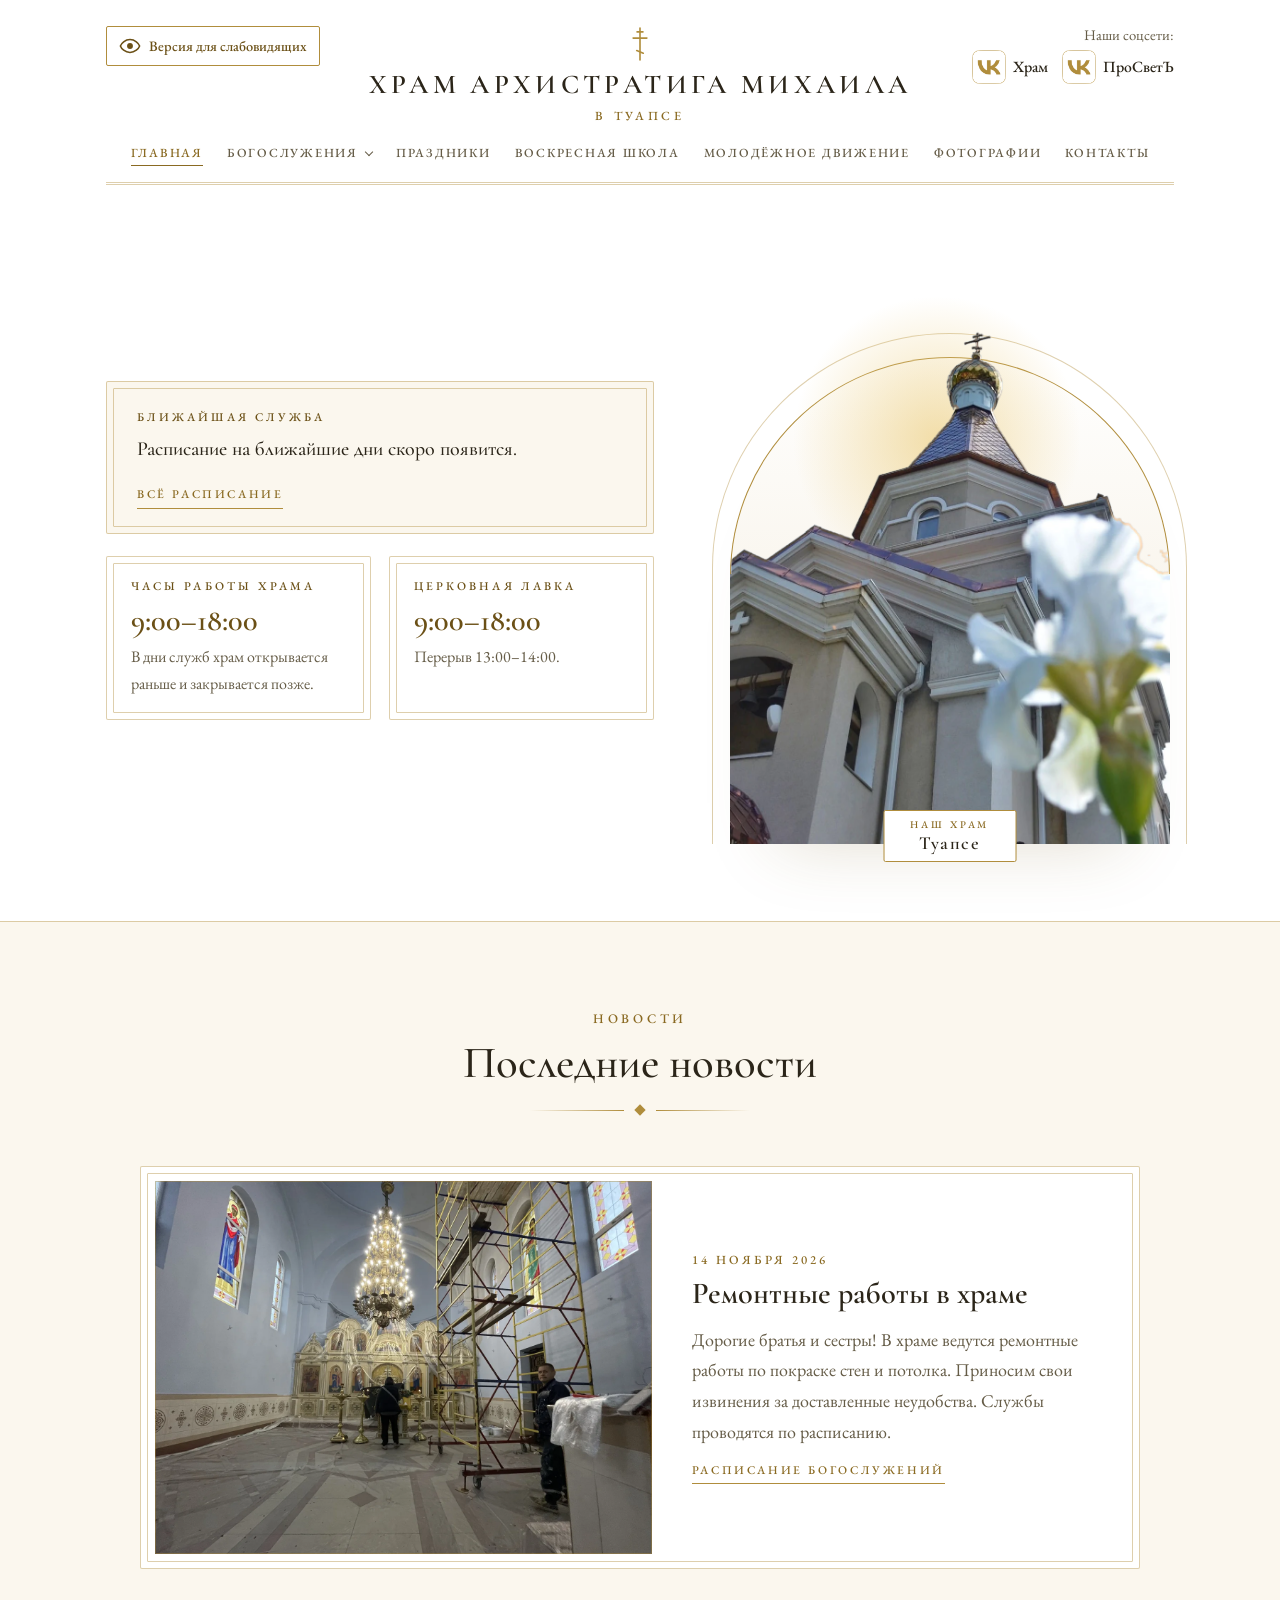
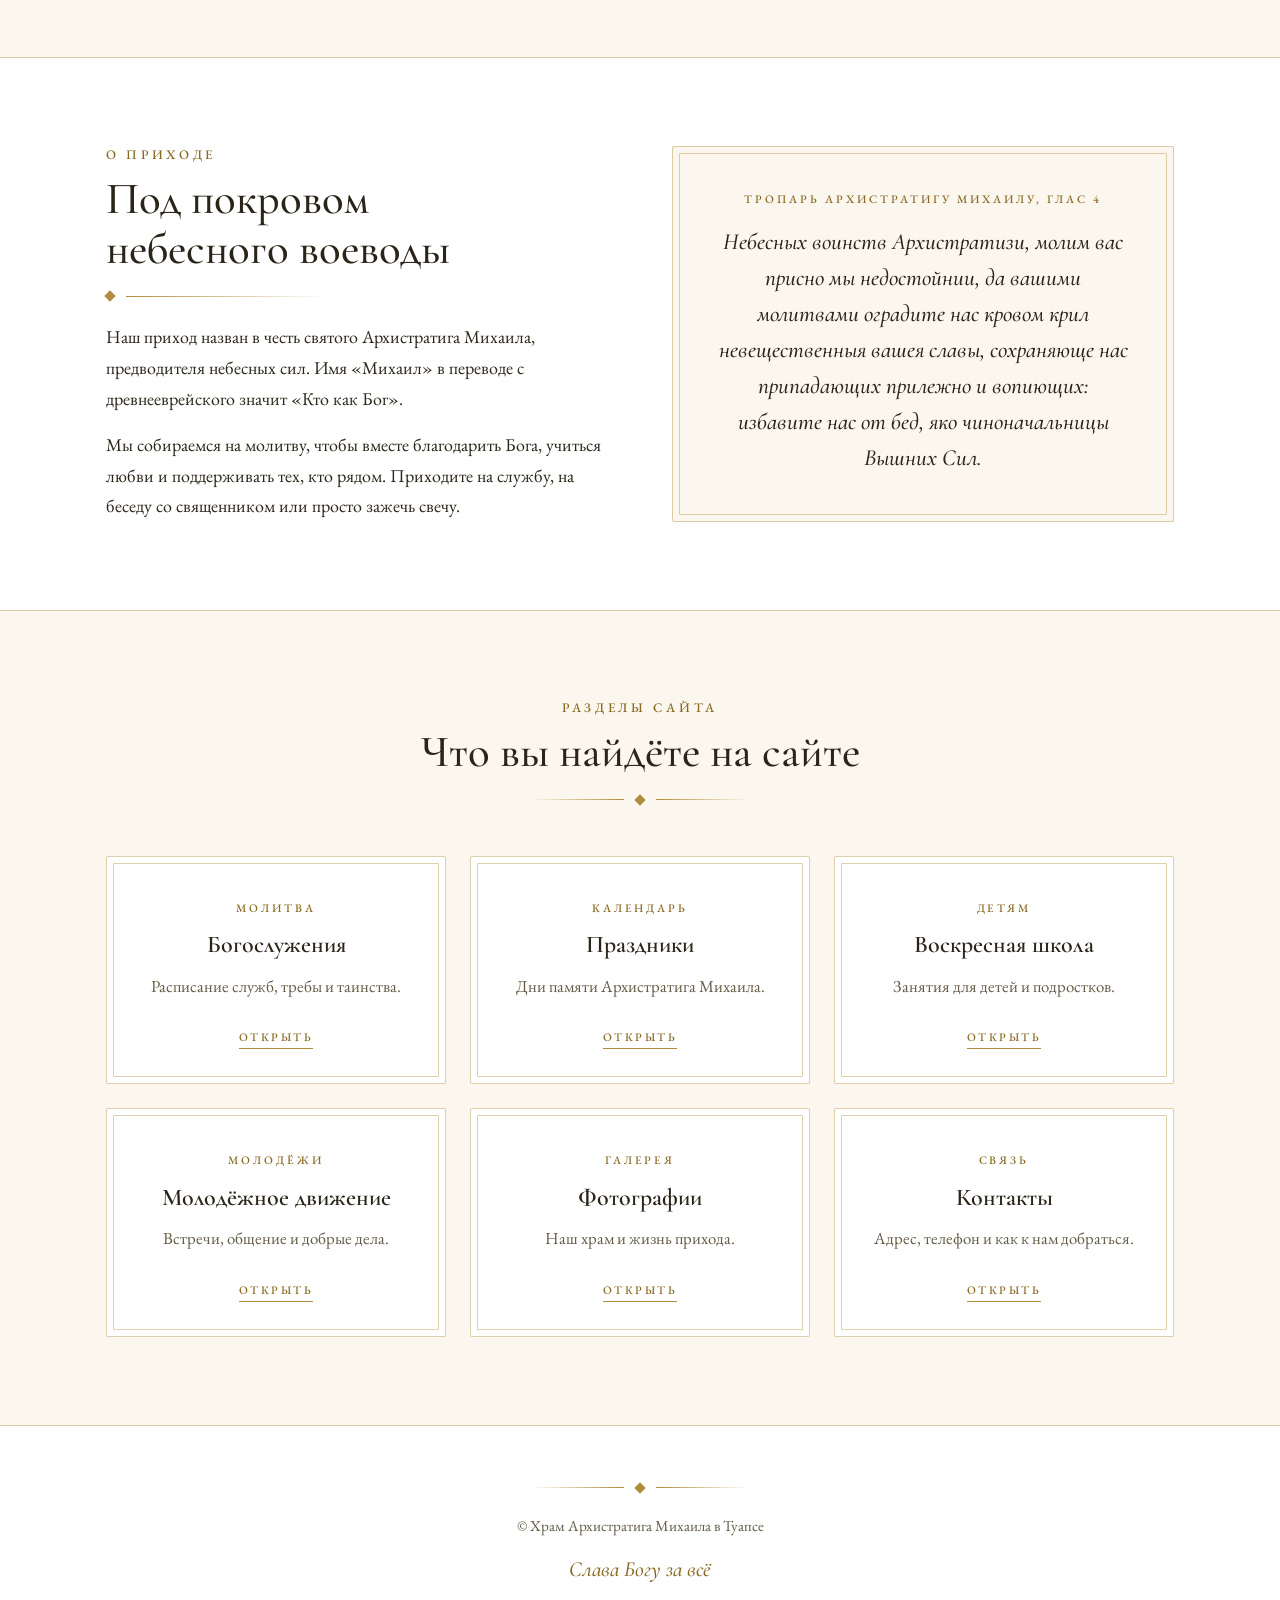
==== commit e699d9cb: "Add files via upload" ====
--- a/index.html
+++ b/index.html
@@ -3,7 +3,7 @@
 <head>
 <meta charset="utf-8">
 <meta name="viewport" content="width=device-width, initial-scale=1, viewport-fit=cover">
-<title>Храм Архангела Михаила в Туапсе</title>
+<title>Храм Архистратига Михаила в Туапсе</title>
 <meta name="description" content="Православный храм Архангела Михаила в Туапсе: богослужения, праздники, воскресная школа, контакты.">
 <meta name="theme-color" content="#FFFFFF">
 <meta name="color-scheme" content="light">
@@ -28,9 +28,9 @@
       </div>
     </div>
     </div>
-    <a class="brand" href="index.html" aria-label="Храм Архангела Михаила в Туапсе, на главную">
+    <a class="brand" href="index.html" aria-label="Храм Архистратига Михаила в Туапсе, на главную">
       <svg viewBox="0 0 120 220" aria-hidden="true"><g fill="none" stroke="#B08D3C" stroke-width="10" stroke-linecap="round"><path d="M60 12V208"/><path d="M42 36H78"/><path d="M18 74H102"/><path d="M40 150L80 166"/></g></svg>
-      <b>Храм Архангела Михаила</b>
+      <b>Храм Архистратига Михаила</b>
       <small>в Туапсе</small>
     </a>
     <button class="nav-toggle" type="button" aria-expanded="false" aria-controls="site-nav">
@@ -51,7 +51,7 @@
 <main>
   <section class="wrap hero">
     <div class="info">
-      <h1 class="sr-only">Храм Архангела Михаила в Туапсе</h1>
+      <h1 class="sr-only">Храм Архистратига Михаила в Туапсе</h1>
       <section class="frame next-svc" id="next-service" aria-live="polite">
         <span class="lbl">Ближайшая служба</span>
         <div class="next-body"><span class="next-name">Расписание на ближайшие дни скоро появится.</span></div>
@@ -89,7 +89,7 @@
         <div class="orn" aria-hidden="true"><i></i></div>
       </div>
       <div class="news-list">
-        <!-- НОВОСТИ. Чтобы добавить новость, скопируйте блок <article> целиком и вставьте выше или ниже.
+                <!-- НОВОСТИ. Чтобы добавить новость, скопируйте блок <article> целиком и вставьте выше или ниже.
              Самая свежая новость идёт первой. Фото кладите в папку img и укажите его имя в двух местах. -->
         <article class="frame news-item">
           <figure class="news-photo">
@@ -174,12 +174,12 @@
       </div>
     </div>
   </section>
-  <script type="application/json" id="sched-data">{"days":[{"iso":"2026-11-15","d":"15 ноября","w":"Воскресенье","red":true,"rows":[{"s":[["Исповедь","b"]],"t":"8:00","note":"n24"},{"s":[["Божественная Литургия","r"]],"note":"n24"},{"s":[["Акафист Архистратигу Михаилу с молебным пением Господу о воинах, идущих на брань",""]],"t":"16:00"},{"s":[["Воскресная школа для взрослых",""]],"t":"17:00"}]},{"iso":"2026-11-16","d":"16 ноября","w":"Понедельник","red":false,"rows":[{"s":[["Молебен с акафистом о страждущих недугом винопития",""]],"t":"8:00"}]},{"iso":"2026-11-20","d":"20 ноября","w":"Пятница","red":false,"rows":[{"s":[["Водосвятный молебен с акафистным пением Божией Матери",""]],"t":"8:00"},{"s":[["Вечернее Богослужение",""],["Исповедь","b"]],"t":"17:00","note":"nB"}]},{"iso":"2026-11-21","d":"21 ноября","w":"Суббота","red":true,"rows":[{"s":[["Божественная Литургия","r"]],"t":"8:00","tr":1,"note":"nB"},{"s":[["Вечернее Богослужение",""],["Исповедь","b"]],"t":"17:00","note":"nC"}]},{"iso":"2026-11-22","d":"22 ноября","w":"Воскресенье","red":true,"rows":[{"s":[["Исповедь","b"]],"t":"8:00","note":"nC"},{"s":[["Божественная Литургия","r"]],"note":"nC"},{"s":[["Акафист Архистратигу Михаилу с молебным пением Господу о воинах, идущих на брань",""]],"t":"16:00"},{"s":[["Воскресная школа для взрослых",""]],"t":"17:00"}]},{"iso":"2026-11-23","d":"23 ноября","w":"Понедельник","red":false,"rows":[{"s":[["Молебен с акафистом о страждущих недугом винопития",""]],"t":"8:00"}]},{"iso":"2026-11-25","d":"25 ноября","w":"Среда","red":false,"rows":[{"s":[["Вечернее Богослужение",""],["Исповедь","b"]],"t":"17:00","note":"nD"}]},{"iso":"2026-11-26","d":"26 ноября","w":"Четверг","red":false,"rows":[{"s":[["Божественная Литургия",""]],"t":"8:00","note":"nD"}]},{"iso":"2026-11-27","d":"27 ноября","w":"Пятница","red":false,"rows":[{"s":[["Водосвятный молебен с акафистным пением Божией Матери",""]],"t":"8:00"},{"s":[["Вечернее Богослужение",""],["Исповедь","b"]],"t":"17:00","note":"nE"}]},{"iso":"2026-11-28","d":"28 ноября","w":"Суббота","red":false,"rows":[{"s":[["Божественная Литургия",""],["Панихида","b"]],"t":"8:00","note":"nE"},{"s":[["Вечернее Богослужение",""],["Исповедь","b"]],"t":"17:00","note":"nF"}]},{"iso":"2026-11-29","d":"29 ноября","w":"Воскресенье","red":true,"rows":[{"s":[["Исповедь","b"]],"t":"8:00","note":"nF"},{"s":[["Божественная Литургия","r"]],"note":"nF"},{"s":[["Акафист Архистратигу Михаилу с молебным пением Господу о воинах, идущих на брань",""]],"t":"16:00"},{"s":[["Воскресная школа для взрослых",""]],"t":"17:00"}]},{"iso":"2026-11-30","d":"30 ноября","w":"Понедельник","red":false,"rows":[{"s":[["Молебен с акафистом о страждущих недугом винопития",""]],"t":"8:00"}]}],"notes":{"n24":{"text":"Неделя 24-я по Пятидесятнице. Глас 7-й. Мчч. Акинди́на, Пига́сия, Аффо́ния, Елпидифо́ра и Анемподи́ста","red":true},"nB":{"text":"Собор Архистрати́га Миха́ила и прочих Небесных Сил бесплотных. Архангелов Гаври́ила, Рафа́ила, Ури́ила, Селафи́ила, Иегуди́ила, Варахи́ила и Иереми́ила","red":true},"nC":{"text":"Неделя 25-я по Пятидесятнице. Глас 8-й. Иконы Божией Матери, именуемой «Скоропослу́шница»","red":true},"nD":{"text":"Свт. Иоанна Златоуста, архиепископа Константинопольского","red":false},"nE":{"text":"Мучеников и исповедников Гу́рия, Само́на и Ави́ва. Начало Рождественского поста","red":false},"nF":{"text":"Неделя 26-я по Пятидесятнице. Глас 1-й. Апостола и евангелиста Матфе́я","red":true}}}</script>
+  <script type="application/json" id="sched-data">{"days":[{"iso":"2026-11-15","d":"15 ноября","w":"Воскресенье","red":true,"rows":[{"s":[["Исповедь","b"]],"t":"8:00","note":"n24"},{"s":[["Божественная Литургия","r"]],"note":"n24"},{"s":[["Акафист Архистратигу Михаилу с молебным пением Господу о воинах, идущих на брань",""]],"t":"16:00"},{"s":[["Воскресная школа для взрослых",""]],"t":"17:00"}]},{"iso":"2026-11-16","d":"16 ноября","w":"Понедельник","red":false,"rows":[{"s":[["Служба отменена в связи с ремонтными работами",""]]}]},{"iso":"2026-11-20","d":"20 ноября","w":"Пятница","red":false,"rows":[{"s":[["Водосвятный молебен с акафистным пением Божией Матери",""]],"t":"8:00"},{"s":[["Вечернее Богослужение",""],["Исповедь","b"]],"t":"17:00","note":"nB"}]},{"iso":"2026-11-21","d":"21 ноября","w":"Суббота","red":true,"rows":[{"s":[["Божественная Литургия","r"]],"t":"8:00","tr":1,"note":"nB"},{"s":[["Вечернее Богослужение",""],["Исповедь","b"]],"t":"17:00","note":"nC"}]},{"iso":"2026-11-22","d":"22 ноября","w":"Воскресенье","red":true,"rows":[{"s":[["Исповедь","b"]],"t":"8:00","note":"nC"},{"s":[["Божественная Литургия","r"]],"note":"nC"},{"s":[["Акафист Архистратигу Михаилу с молебным пением Господу о воинах, идущих на брань",""]],"t":"16:00"},{"s":[["Воскресная школа для взрослых",""]],"t":"17:00"}]},{"iso":"2026-11-23","d":"23 ноября","w":"Понедельник","red":false,"rows":[{"s":[["Молебен с акафистом о страждущих недугом винопития",""]],"t":"8:00"}]},{"iso":"2026-11-25","d":"25 ноября","w":"Среда","red":false,"rows":[{"s":[["Вечернее Богослужение",""],["Исповедь","b"]],"t":"17:00","note":"nD"}]},{"iso":"2026-11-26","d":"26 ноября","w":"Четверг","red":false,"rows":[{"s":[["Божественная Литургия",""]],"t":"8:00","note":"nD"}]},{"iso":"2026-11-27","d":"27 ноября","w":"Пятница","red":false,"rows":[{"s":[["Водосвятный молебен с акафистным пением Божией Матери",""]],"t":"8:00"},{"s":[["Вечернее Богослужение",""],["Исповедь","b"]],"t":"17:00","note":"nE"}]},{"iso":"2026-11-28","d":"28 ноября","w":"Суббота","red":false,"rows":[{"s":[["Божественная Литургия",""],["Панихида","b"]],"t":"8:00","note":"nE"},{"s":[["Вечернее Богослужение",""],["Исповедь","b"]],"t":"17:00","note":"nF"}]},{"iso":"2026-11-29","d":"29 ноября","w":"Воскресенье","red":true,"rows":[{"s":[["Исповедь","b"]],"t":"8:00","note":"nF"},{"s":[["Божественная Литургия","r"]],"note":"nF"},{"s":[["Акафист Архистратигу Михаилу с молебным пением Господу о воинах, идущих на брань",""]],"t":"16:00"},{"s":[["Воскресная школа для взрослых",""]],"t":"17:00"}]},{"iso":"2026-11-30","d":"30 ноября","w":"Понедельник","red":false,"rows":[{"s":[["Молебен с акафистом о страждущих недугом винопития",""]],"t":"8:00"}]}],"notes":{"n24":{"text":"Неделя 24-я по Пятидесятнице. Глас 7-й. Мчч. Акинди́на, Пига́сия, Аффо́ния, Елпидифо́ра и Анемподи́ста","red":true},"nB":{"text":"Собор Архистрати́га Миха́ила и прочих Небесных Сил бесплотных. Архангелов Гаври́ила, Рафа́ила, Ури́ила, Селафи́ила, Иегуди́ила, Варахи́ила и Иереми́ила","red":true},"nC":{"text":"Неделя 25-я по Пятидесятнице. Глас 8-й. Иконы Божией Матери, именуемой «Скоропослу́шница»","red":true},"nD":{"text":"Свт. Иоанна Златоуста, архиепископа Константинопольского","red":false},"nE":{"text":"Мучеников и исповедников Гу́рия, Само́на и Ави́ва. Начало Рождественского поста","red":false},"nF":{"text":"Неделя 26-я по Пятидесятнице. Глас 1-й. Апостола и евангелиста Матфе́я","red":true}}}</script>
 </main>
 
 <footer class="wrap">
   <div class="orn" aria-hidden="true"><i></i></div>
-  <span>© Храм Архангела Михаила в Туапсе</span>
+  <span>© Храм Архистратига Михаила в Туапсе</span>
   <em>Слава Богу за всё</em>
 </footer>
 
--- a/css/style.css
+++ b/css/style.css
@@ -435,13 +435,18 @@
 a.plain[href^="tel"] { white-space: nowrap; }
 
 /* ---------- Версия для слабовидящих ---------- */
-.lv-panel { background: var(--bg); border-bottom: 2px solid var(--gold-deep); }
-.lv-in { display: flex; flex-wrap: wrap; gap: 14px 28px; align-items: center; padding-block: 12px; }
-.lv-grp { display: flex; flex-wrap: wrap; align-items: center; gap: 8px; }
-.lv-grp > span { font: 500 1rem/1.2 var(--text); color: var(--ink); }
-.lv-panel button { cursor: pointer; background: var(--bg); color: var(--ink); border: 1px solid var(--gold-deep); border-radius: 2px; padding: 6px 12px; font: 500 1rem/1.2 var(--text); min-height: 40px; }
-.lv-panel button[aria-pressed="true"] { background: var(--ink); color: var(--bg); }
-.lv-panel .lv-off { margin-left: auto; }
+.lv-panel { background: var(--paper); border-bottom: 2px solid var(--gold-deep); }
+.lv-in { display: grid; grid-template-columns: repeat(auto-fit, minmax(min(15rem, 100%), 1fr)); gap: 16px 28px; align-items: end; padding-block: 16px; }
+.lv-grp { display: flex; flex-direction: column; gap: 6px; min-width: 0; }
+.lv-lbl { font: 600 0.95rem/1.2 var(--text); color: var(--ink); }
+.lv-seg { display: flex; }
+.lv-panel button { cursor: pointer; background: var(--bg); color: var(--ink); border: 1px solid var(--gold-deep); padding: 8px 12px; font: 500 1rem/1.2 var(--text); min-height: 44px; }
+.lv-seg button { flex: 1 1 0; min-width: 0; margin-left: -1px; border-radius: 0; }
+.lv-seg button:first-child { margin-left: 0; border-radius: 3px 0 0 3px; }
+.lv-seg button:last-child { border-radius: 0 3px 3px 0; }
+.lv-seg i { font-style: normal; font-weight: 600; line-height: 1; }
+.lv-panel button[aria-pressed="true"] { background: var(--ink); color: var(--bg); position: relative; z-index: 1; }
+.lv-panel .lv-off { border-radius: 3px; font-weight: 600; }
 html.lv { font-size: 125%; --display: Arial, Helvetica, sans-serif; --text: Arial, Helvetica, sans-serif; }
 html.lv.lv-s2 { font-size: 150%; }
 html.lv.lv-s3 { font-size: 175%; }
@@ -459,3 +464,9 @@
 html.lv-noimg .hero { grid-template-columns: minmax(0, 1fr); }
 html.lv .topbar { position: static; margin-bottom: 16px; flex-wrap: wrap; align-items: center; }
 html.lv .topbar { width: 100%; } @media (max-width: 1060px) { .topbar { width: 100%; } }
+
+.card .big-time { font: 600 clamp(2rem, 4.5vw, 2.6rem)/1.1 var(--display); color: var(--gold-ink); margin: 6px 0 0; }
+
+.t-list .tp-soft { font-weight: 500; font-size: 1rem; text-align: right; white-space: normal; }
+.t-note { border-top: 1px solid var(--line); padding-top: 16px; max-width: 40rem; margin-inline: auto; }
+@media (max-width: 520px) { .t-list .tp { white-space: normal; } .t-list .tp-soft { text-align: left; } }
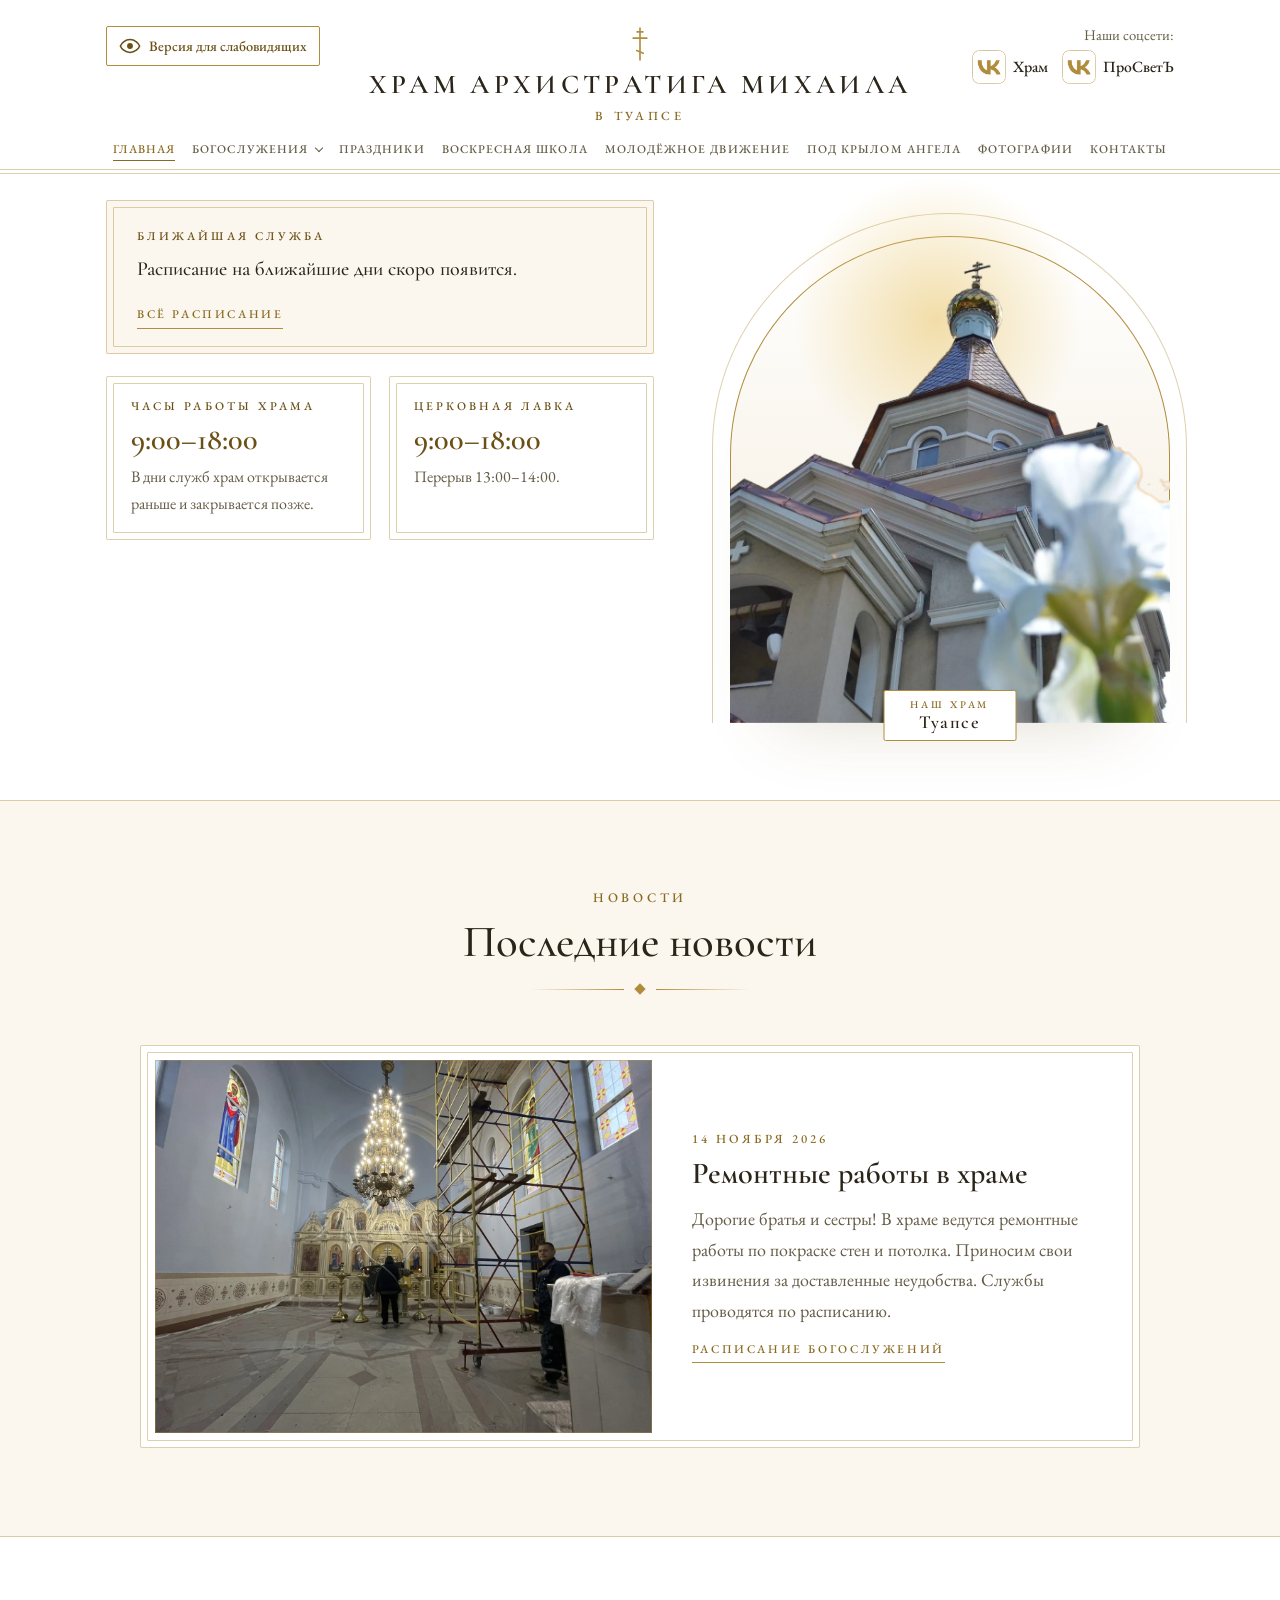
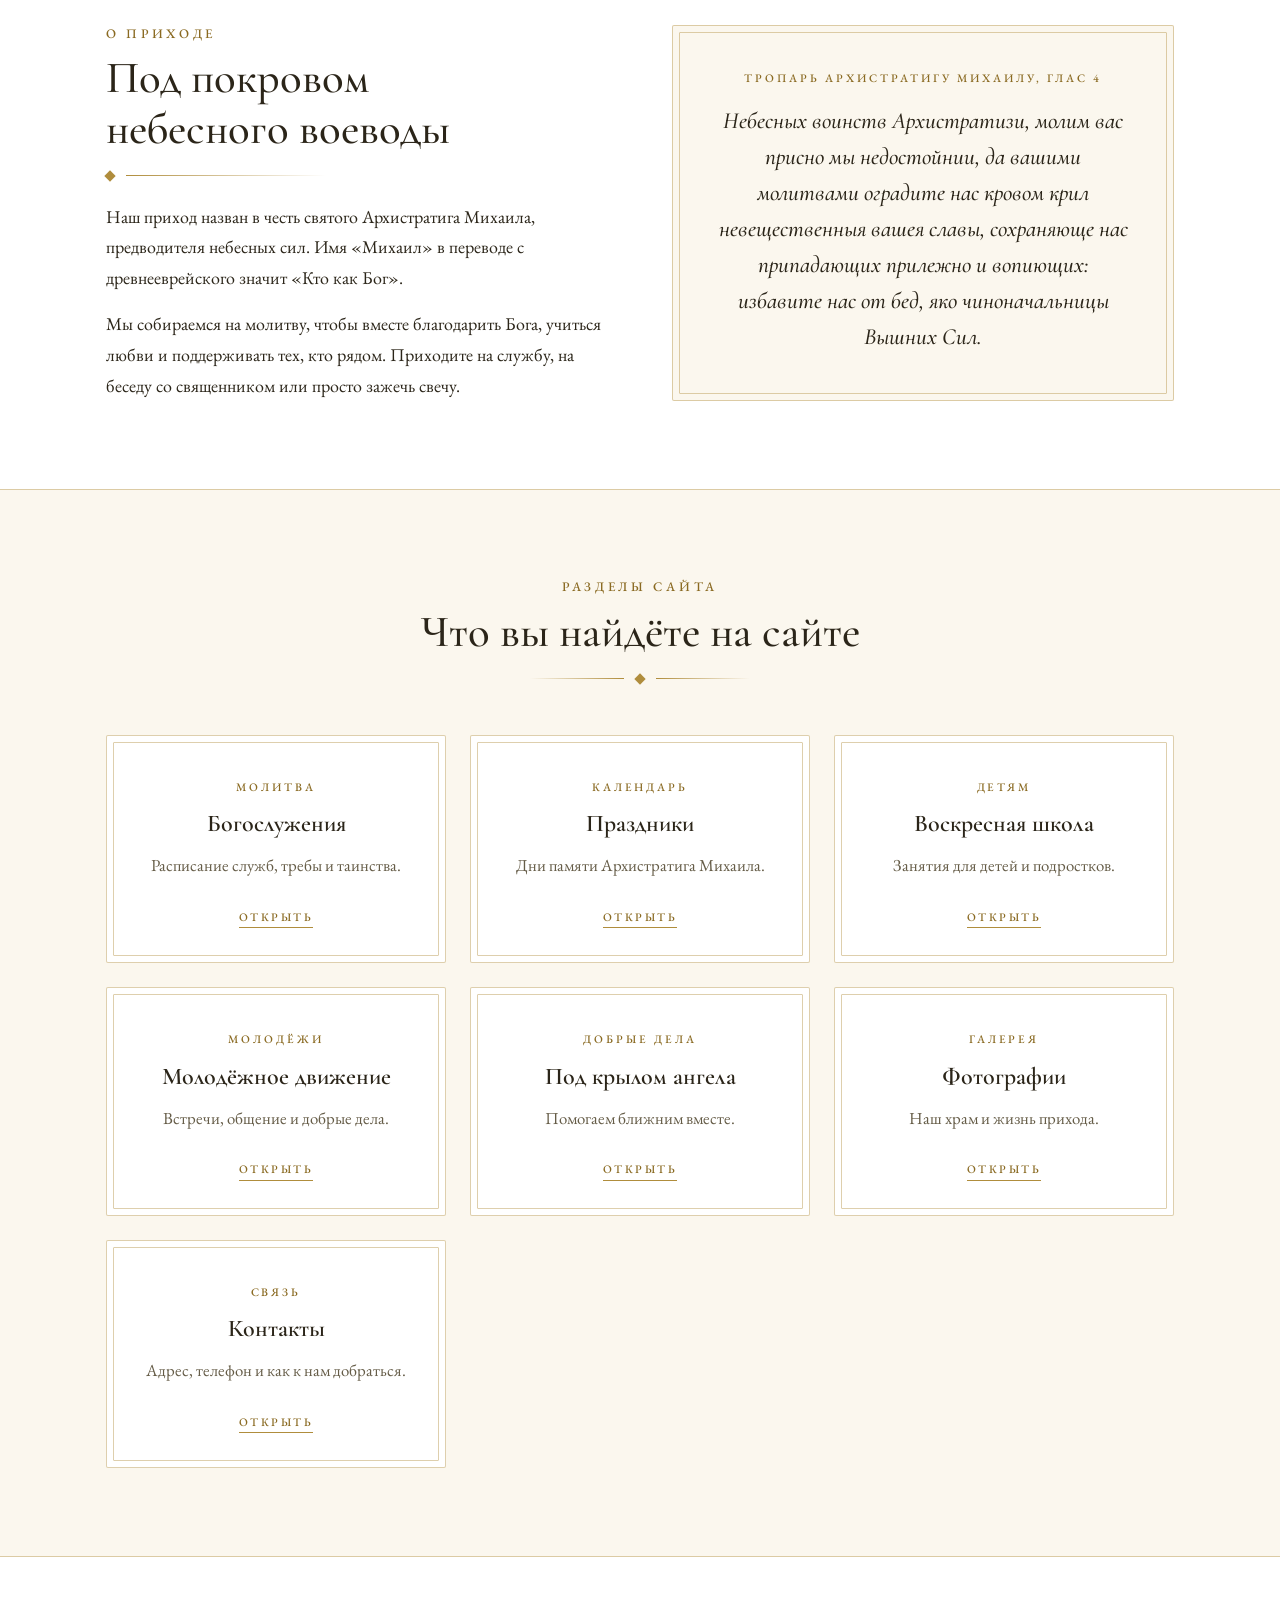
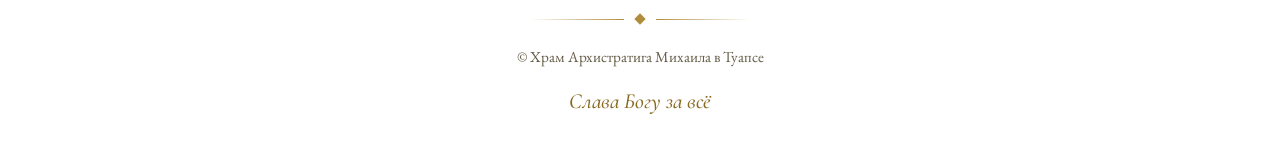
==== commit 1f19b216: "Add files via upload" ====
--- a/index.html
+++ b/index.html
@@ -4,9 +4,9 @@
 <meta charset="utf-8">
 <meta name="viewport" content="width=device-width, initial-scale=1, viewport-fit=cover">
 <title>Храм Архистратига Михаила в Туапсе</title>
-<meta name="description" content="Православный храм Архангела Михаила в Туапсе: богослужения, праздники, воскресная школа, контакты.">
+<meta name="description" content="Православный храм Архистратига Михаила в Туапсе: богослужения, праздники, воскресная школа, контакты.">
 <meta name="theme-color" content="#FFFFFF">
-<meta name="color-scheme" content="light">
+<meta name="color-scheme" content="light only">
 <link rel="icon" href="data:image/svg+xml,%3Csvg xmlns='http://www.w3.org/2000/svg' viewBox='0 0 120 220'%3E%3Cg fill='none' stroke='%23B08D3C' stroke-width='12' stroke-linecap='round'%3E%3Cpath d='M60 12V208'/%3E%3Cpath d='M42 36H78'/%3E%3Cpath d='M18 74H102'/%3E%3Cpath d='M40 150L80 166'/%3E%3C/g%3E%3C/svg%3E">
 <link rel="preconnect" href="https://fonts.googleapis.com">
 <link rel="preconnect" href="https://fonts.gstatic.com" crossorigin>
@@ -42,6 +42,7 @@
       <a href="feasts.html">Праздники</a>
       <a href="school.html">Воскресная школа</a>
       <a href="youth.html">Молодёжное движение</a>
+      <a href="angel.html">Под крылом ангела</a>
       <a href="photos.html">Фотографии</a>
       <a href="contacts.html">Контакты</a>
     </nav>
@@ -159,6 +160,12 @@
           <p>Встречи, общение и добрые дела.</p>
           <span class="more">Открыть</span>
         </a>
+        <a class="frame card tile" href="angel.html">
+          <span class="kicker">Добрые дела</span>
+          <h3>Под крылом ангела</h3>
+          <p>Помогаем ближним вместе.</p>
+          <span class="more">Открыть</span>
+        </a>
         <a class="frame card tile" href="photos.html">
           <span class="kicker">Галерея</span>
           <h3>Фотографии</h3>
--- a/css/style.css
+++ b/css/style.css
@@ -20,7 +20,7 @@
   --glow: rgba(236, 205, 125, 0.65);
   --display: 'Cormorant Garamond', 'Times New Roman', serif;
   --text: 'EB Garamond', Georgia, 'Times New Roman', serif;
-  color-scheme: light;
+  color-scheme: light only;
 }
 
 * { box-sizing: border-box; }
@@ -54,7 +54,6 @@
 .top {
   display: flex; flex-direction: column; align-items: center; text-align: center;
   padding-top: max(26px, env(safe-area-inset-top, 0px));
-  border-bottom: 3px double var(--line);
 }
 .brand { display: flex; flex-direction: column; align-items: center; gap: 8px; text-decoration: none; }
 .brand svg { width: 20px; height: 36px; }
@@ -195,6 +194,7 @@
     color: var(--gold-deep); background: transparent; border: 1px solid var(--gold); border-radius: 2px; cursor: pointer;
   }
   html.js .nav-toggle:hover { background: var(--beige); }
+  html.js .top { padding-bottom: 20px; }
   .nav-toggle .bars { position: relative; width: 18px; height: 11px; border-block: 1px solid currentColor; }
   .nav-toggle .bars::after { content: ""; position: absolute; left: 0; right: 0; top: 50%; height: 1px; background: currentColor; }
 
@@ -285,10 +285,10 @@
   /* Показываем арку целиком и узкий «прорыв» вверх для колокольни и купола */
   -webkit-mask-image: linear-gradient(#000, #000), linear-gradient(#000, #000), radial-gradient(ellipse 50% 37.35% at 50% 54.35%, #000 99%, transparent 100%);
           mask-image: linear-gradient(#000, #000), linear-gradient(#000, #000), radial-gradient(ellipse 50% 37.35% at 50% 54.35%, #000 99%, transparent 100%);
-  -webkit-mask-size: 36% 30%, 100% 46%, 100% 100%;
-          mask-size: 36% 30%, 100% 46%, 100% 100%;
-  -webkit-mask-position: 59% 0, 0 100%, 0 0;
-          mask-position: 59% 0, 0 100%, 0 0;
+  -webkit-mask-size: 22% 32%, 100% 46%, 100% 100%;
+          mask-size: 22% 32%, 100% 46%, 100% 100%;
+  -webkit-mask-position: 54% 0, 0 100%, 0 0;
+          mask-position: 54% 0, 0 100%, 0 0;
   -webkit-mask-repeat: no-repeat;
           mask-repeat: no-repeat;
 }
@@ -451,7 +451,6 @@
 html.lv.lv-s2 { font-size: 150%; }
 html.lv.lv-s3 { font-size: 175%; }
 html.lv-light { --bg: #fff; --paper: #fff; --beige: #fff; --beige-deep: #eee; --ink: #000; --ink-soft: #000; --gold: #000; --gold-deep: #000; --gold-ink: #000; --line: #000; --shadow: transparent; --glow: transparent; }
-html.lv-dark { --bg: #000; --paper: #000; --beige: #000; --beige-deep: #222; --ink: #fff; --ink-soft: #fff; --gold: #ffd633; --gold-deep: #ffd633; --gold-ink: #ffd633; --line: #ffd633; --shadow: transparent; --glow: transparent; color-scheme: dark; }
 html.lv body { line-height: 1.6; }
 html.lv *, html.lv *::before, html.lv *::after { letter-spacing: normal !important; animation: none !important; transition: none !important; font-style: normal !important; }
 html.lv .frame::after, html.lv .arch-sun, html.lv .arch-ring, html.lv .arch-frame { display: none; }
@@ -470,3 +469,166 @@
 .t-list .tp-soft { font-weight: 500; font-size: 1rem; text-align: right; white-space: normal; }
 .t-note { border-top: 1px solid var(--line); padding-top: 16px; max-width: 40rem; margin-inline: auto; }
 @media (max-width: 520px) { .t-list .tp { white-space: normal; } .t-list .tp-soft { text-align: left; } }
+
+html { color-scheme: light only; }
+
+/* ---------- Молодёжное движение: карусель фотографий и текст ---------- */
+.slider-frame { padding: 14px; max-width: 920px; margin: 0 auto clamp(32px, 5vw, 52px); }
+.slider { position: relative; }
+.slides { display: flex; overflow-x: auto; scroll-snap-type: x mandatory; scrollbar-width: none; overscroll-behavior-x: contain; }
+.slides::-webkit-scrollbar { display: none; }
+.slides:focus-visible { outline: 2px solid var(--gold-deep); outline-offset: 4px; }
+.slide { flex: 0 0 100%; scroll-snap-align: center; scroll-snap-stop: always; aspect-ratio: 4 / 3; display: block; background: var(--beige); overflow: hidden; }
+.slide img { display: block; width: 100%; height: 100%; object-fit: cover; }
+.slide.fit-contain img { object-fit: contain; }
+.sl-btn {
+  position: absolute; top: 50%; transform: translateY(-50%); z-index: 2; width: 46px; height: 46px; padding: 0; cursor: pointer;
+  border-radius: 50%; border: 1px solid var(--gold); background: rgba(255, 255, 255, 0.92); color: var(--gold-deep);
+  display: grid; place-items: center; transition: background .25s, color .25s;
+}
+.sl-btn::before { content: ""; width: 11px; height: 11px; border: solid currentColor; border-width: 0 0 2px 2px; display: block; }
+.sl-prev { left: 12px; } .sl-prev::before { transform: translateX(2px) rotate(45deg); }
+.sl-next { right: 12px; } .sl-next::before { transform: translateX(-2px) rotate(-135deg); }
+.sl-btn:hover { background: var(--gold-deep); color: #fff; }
+.sl-count { position: absolute; right: 12px; bottom: 12px; margin: 0; padding: 3px 12px; background: rgba(255, 255, 255, 0.92); border: 1px solid var(--line); font: 500 0.95rem/1.5 var(--text); color: var(--ink); }
+.prose { max-width: 46rem; margin-inline: auto; }
+.prose p { margin: 0 0 1.1em; font-size: 1.2rem; color: var(--ink); }
+.prose-end { text-align: center; margin-top: clamp(32px, 5vw, 56px); }
+.principles .card { text-align: left; padding: 30px 28px 28px; }
+.principles .card h3 { font-size: 1.35rem; margin-top: 0; }
+.principles .card p { margin: 0; }
+.youth-info { max-width: 800px; margin: clamp(28px, 4vw, 44px) auto 0; }
+.gallery-grid { display: grid; grid-template-columns: repeat(auto-fill, minmax(min(260px, 100%), 1fr)); gap: 22px; }
+.gallery-grid .photo { padding: 10px; }
+.gallery-grid .photo img { aspect-ratio: 4 / 3; height: auto; object-fit: cover; }
+.gallery-grid .photo figcaption { font-size: 0.95rem; padding-top: 10px; }
+html.lv .sl-btn, html.lv .sl-count { background: var(--bg); color: var(--ink); border-color: var(--ink); }
+html.lv .sl-btn:hover { background: var(--ink); color: var(--bg); }
+@media (prefers-reduced-motion: no-preference) { .slides { scroll-behavior: smooth; } }
+.principles { display: flex; flex-wrap: wrap; justify-content: center; gap: 24px; }
+.principles .card { flex: 1 1 280px; max-width: calc(33.333% - 16px); }
+@media (max-width: 960px) { .principles .card { max-width: calc(50% - 12px); } }
+@media (max-width: 640px) { .principles .card { max-width: 100%; flex-basis: 100%; } }
+
+.yi-side { display: none; }
+@media (min-width: 961px) { .yi-side { display: grid; } }
+
+/* ---------- Молодёжь: заголовок справа над карточками ---------- */
+.yl-aside .sec-head { margin: 0 auto 24px; }
+@media (min-width: 961px) {
+  .yl-photos { display: grid; grid-template-columns: minmax(0, 3fr) minmax(0, 2fr); gap: clamp(24px, 3vw, 40px); align-items: stretch; margin-bottom: clamp(32px, 5vw, 56px); }
+  .yl-photos .slider-frame { max-width: none; margin: 0; align-self: start; }
+  .yl-aside { display: flex; flex-direction: column; justify-content: center; min-width: 0; }
+  .yl-aside .sec-head { margin-bottom: 20px; }
+  .yl-aside h1 { font-size: clamp(1.9rem, 3vw, 2.6rem); }
+  .yi-bottom { display: none; }
+  .yi-side { max-width: none; margin: 0; grid-template-columns: minmax(0, 1fr); gap: 16px; }
+  .yi-side .card { padding: 18px 22px; }
+  .yi-side .card h3 { margin: 6px 0 8px; }
+  .yi-side .card p { margin: 0; }
+}
+@media (max-width: 960px) { .yl-photos { display: flex; flex-direction: column; } .yl-aside { order: -1; } }
+
+/* ---------- Фотографии: альбомы ---------- */
+.albums { display: grid; grid-template-columns: repeat(auto-fit, minmax(min(280px, 100%), 340px)); justify-content: center; gap: 28px; }
+.album-card { display: block; text-decoration: none; color: inherit; padding: 10px; background: var(--paper); transition: transform .3s ease, box-shadow .3s ease; }
+.album-card:hover { transform: translateY(-3px); box-shadow: 0 16px 30px -22px var(--shadow); }
+.album-card img { display: block; width: 100%; height: auto; aspect-ratio: 4 / 3; object-fit: cover; }
+.ac-t { display: block; text-align: center; padding: 14px 8px 8px; }
+.ac-t b { display: block; font: 600 1.35rem/1.2 var(--display); color: var(--ink); }
+.ac-t small { display: block; margin-top: 6px; font: 500 0.82rem/1.2 var(--text); letter-spacing: 0.2em; text-transform: uppercase; color: var(--gold-deep); }
+.album-bar { text-align: center; margin-bottom: clamp(24px, 4vw, 40px); }
+.album-bar h2 { font: 500 clamp(1.8rem, 4vw, 2.6rem)/1.15 var(--display); margin: 14px 0 0; text-wrap: balance; }
+.album-back { display: inline-block; font: 500 0.82rem/1 var(--text); letter-spacing: 0.18em; text-transform: uppercase; color: var(--gold-deep); text-decoration: none; padding: 12px 18px; border: 1px solid var(--gold); border-radius: 2px; }
+.album-back:hover { background: var(--gold-deep); color: #fff; }
+html.lv .album-back:hover { background: var(--ink); color: var(--bg); }
+html:not(.albums-on) .album-back { display: none; }
+
+.vh { position: absolute; width: 1px; height: 1px; margin: -1px; padding: 0; overflow: hidden; clip: rect(0 0 0 0); white-space: nowrap; border: 0; }
+
+main > .sec:first-child, main > section.sec:first-child { padding-top: clamp(20px, 1.9vw, 28px); }
+
+/* Меньше пустого места под шапкой */
+header.wrap::after { content: ""; display: block; width: 100vw; margin-left: calc(50% - 50vw); height: 3px; border-block: 1px solid var(--line); margin-bottom: clamp(8px, 1.5vw, 16px); }
+html, body { overflow-x: clip; }
+.nav { padding-block: 14px 8px; }
+main > .hero { padding-top: clamp(4px, 1.5vw, 16px); }
+@media (min-width: 901px) { main > .hero { align-items: start; margin-top: -70px; } .hero .info { margin-top: clamp(40px, 5vw, 72px); } }
+
+
+/* ---------- Престольный праздник: красно-золотое оформление ---------- */
+html.prestol { --red: #721A33; --red-deep: #470B1C; --gold-hi: #F1D88C; }
+html.prestol:not(.lv) body { border-top: 7px solid var(--red); border-image: linear-gradient(90deg, var(--red-deep), var(--gold) 25%, var(--red) 50%, var(--gold) 75%, var(--red-deep)) 1; }
+html.prestol:not(.lv) header.wrap::after { height: 4px; border-top: 2px solid var(--red); border-bottom: 1px solid var(--gold); background: none; }
+html.prestol:not(.lv) .nav a:hover, html.prestol:not(.lv) .nav a[aria-current="page"] { border-color: var(--red); }
+html.prestol:not(.lv) .frame { border-color: var(--red); }
+html.prestol:not(.lv) .frame::after { border-color: var(--gold); }
+html.prestol:not(.lv) .orn i { background: var(--red); }
+html.prestol:not(.lv) .orn::before { background: linear-gradient(90deg, transparent, var(--red)); }
+html.prestol:not(.lv) .orn::after { background: linear-gradient(270deg, transparent, var(--red)); }
+html.prestol:not(.lv) .btn-fill { background: linear-gradient(180deg, var(--red), var(--red-deep)); border-color: var(--red-deep); }
+html.prestol:not(.lv) .btn-line, html.prestol:not(.lv) .album-back { border-color: var(--red); }
+html.prestol:not(.lv) .arch-frame { border-color: var(--red); }
+html.prestol:not(.lv) .arch-ring { border-color: var(--gold); }
+html.prestol:not(.lv) .lv-btn { border-color: var(--red); }
+
+.pf-banner { position: relative; width: min(1100px, calc(100% - 32px)); margin: 4px auto 10px; text-align: center; color: var(--gold-hi); overflow: hidden;
+  padding: 22px 0;
+  background:
+    radial-gradient(ellipse at 50% 0%, #8C2A47 0%, transparent 70%),
+    linear-gradient(180deg, #6E1730, #43091A);
+  border: 2px solid #D9B45A; box-shadow: 0 0 0 4px #FFFFFF, 0 0 0 5px #721A33, 0 18px 30px -22px rgba(71, 11, 28, .8); }
+.pf-banner::before { content: ""; position: absolute; inset: 4px; border: 1px solid rgba(241, 216, 140, .55); pointer-events: none; }
+.pf-banner::after { content: ""; position: absolute; top: 0; bottom: 0; width: 34%; left: -50%; pointer-events: none;
+  background: linear-gradient(100deg, transparent, rgba(255, 233, 160, .28), transparent); animation: pfShine 7s ease-in-out infinite; }
+@keyframes pfShine { 0%, 55% { left: -50%; } 100% { left: 130%; } }
+.pf-in { position: relative; z-index: 1; display: flex; align-items: center; justify-content: center; gap: clamp(14px, 4vw, 44px); padding: 6px clamp(14px, 3vw, 36px); }
+.pf-sword { flex: none; width: 64px; height: 127px; filter: drop-shadow(0 0 7px rgba(255, 220, 120, .4)); }
+.pf-in .pf-sword:last-child { transform: scaleX(-1); }
+.pf-tx { min-width: 0; }
+.pf-tx p { margin: 0; }
+.pf-k { display: flex; align-items: center; justify-content: center; gap: 12px; font: 500 0.8rem/1.2 var(--text); letter-spacing: 0.28em; text-transform: uppercase; color: #E7C766; }
+.pf-star { width: 14px; height: 14px; color: #E7C766; flex: none; }
+.pf-h { font: 600 clamp(1.5rem, 3.6vw, 2.4rem)/1.15 var(--display); color: #FFF3CF; margin: 8px 0 6px !important; text-wrap: balance; text-shadow: 0 1px 0 rgba(40, 4, 14, .6); }
+.pf-s { font: 400 1.05rem/1.4 var(--text); color: #F6E2B0; text-wrap: balance; }
+.pf-l { margin-top: 12px !important; }
+.pf-l a { display: inline-block; font: 500 0.8rem/1 var(--text); letter-spacing: 0.2em; text-transform: uppercase; color: #FFF3CF; text-decoration: none; border: 1px solid #E7C766; padding: 10px 18px; border-radius: 2px; transition: background .25s, color .25s; }
+.pf-l a:hover { background: #E7C766; color: #43091A; }
+html.prestol:not(.lv) .arch-sun { background: radial-gradient(circle, rgba(236, 190, 90, .55) 0%, transparent 66%); }
+@media (max-width: 560px) { .pf-sword { display: none; } .pf-k { letter-spacing: 0.18em; font-size: 0.72rem; } .pf-banner { padding: 28px 0; } }
+@media (prefers-reduced-motion: reduce) { .pf-banner::after { display: none; } }
+html.lv .pf-banner { background: var(--bg); border: 2px solid var(--ink); box-shadow: none; color: var(--ink); }
+html.lv .pf-banner::before, html.lv .pf-banner::after { display: none; }
+html.lv .pf-sword path { fill: var(--ink); }
+html.lv .pf-k, html.lv .pf-h, html.lv .pf-s, html.lv .pf-star { color: var(--ink); text-shadow: none; filter: none; }
+html.lv .pf-l a { color: var(--ink); border-color: var(--ink); }
+html.prestol:not(.lv) .nav-toggle { border-color: var(--red); }
+
+@media (max-width: 560px) { .pf-sword { display: none; } }
+
+/* Воскресная школа: три карточки справа и четыре принципа 2×2 */
+@media (min-width: 641px) { .principles.p4 .card { max-width: calc(50% - 12px); flex-basis: calc(50% - 12px); } }
+.youth-info.school-info { grid-template-columns: repeat(2, minmax(0, 1fr)); }
+.school-info .card:last-child { grid-column: 1 / -1; }
+.school-info .big-time { font-size: clamp(1.7rem, 3vw, 2.2rem); }
+@media (min-width: 961px) { .yi-side.school-info { grid-template-columns: repeat(2, minmax(0, 1fr)); gap: 14px; } .yi-side.school-info .card { padding: 16px 14px; } }
+@media (max-width: 520px) { .youth-info.school-info { grid-template-columns: minmax(0, 1fr); } }
+
+/* ---------- Под крылом ангела ---------- */
+.angel { display: grid; grid-template-columns: minmax(0, 5fr) minmax(0, 6fr); gap: clamp(28px, 5vw, 64px); align-items: center; max-width: 1000px; margin-inline: auto; }
+.angel-logo { margin: 0; padding: clamp(16px, 3vw, 32px); background: #fff; }
+.angel-logo img { display: block; width: 100%; height: auto; }
+.angel-text p { margin: 0 0 1.1em; font-size: 1.25rem; color: var(--ink); }
+.angel-text .angel-hi { font: 600 clamp(1.7rem, 3.2vw, 2.3rem)/1.2 var(--display); margin-bottom: 0.7em; }
+.angel-text .angel-btn { margin: 1.6em 0 0; }
+@media (max-width: 800px) { .angel { grid-template-columns: minmax(0, 1fr); } .angel-logo { max-width: 460px; margin-inline: auto; } .angel-text { text-align: center; } }
+html.lv .angel-logo { background: #fff; }
+
+@media (min-width: 1061px) { .nav { gap: 6px 17px; } .nav a { letter-spacing: 0.09em; font-size: 0.74rem; } }
+
+/* Храм целиком внутри арки (без «прорыва» вверх) */
+.arch-img { inset: 17% 0 0 0; height: 83%;
+  -webkit-mask-image: linear-gradient(#000, #000), radial-gradient(ellipse 50% 45% at 50% 45%, #000 99%, transparent 100%);
+          mask-image: linear-gradient(#000, #000), radial-gradient(ellipse 50% 45% at 50% 45%, #000 99%, transparent 100%);
+  -webkit-mask-size: 100% 55%, 100% 100%; mask-size: 100% 55%, 100% 100%;
+  -webkit-mask-position: 0 100%, 0 0; mask-position: 0 100%, 0 0; }
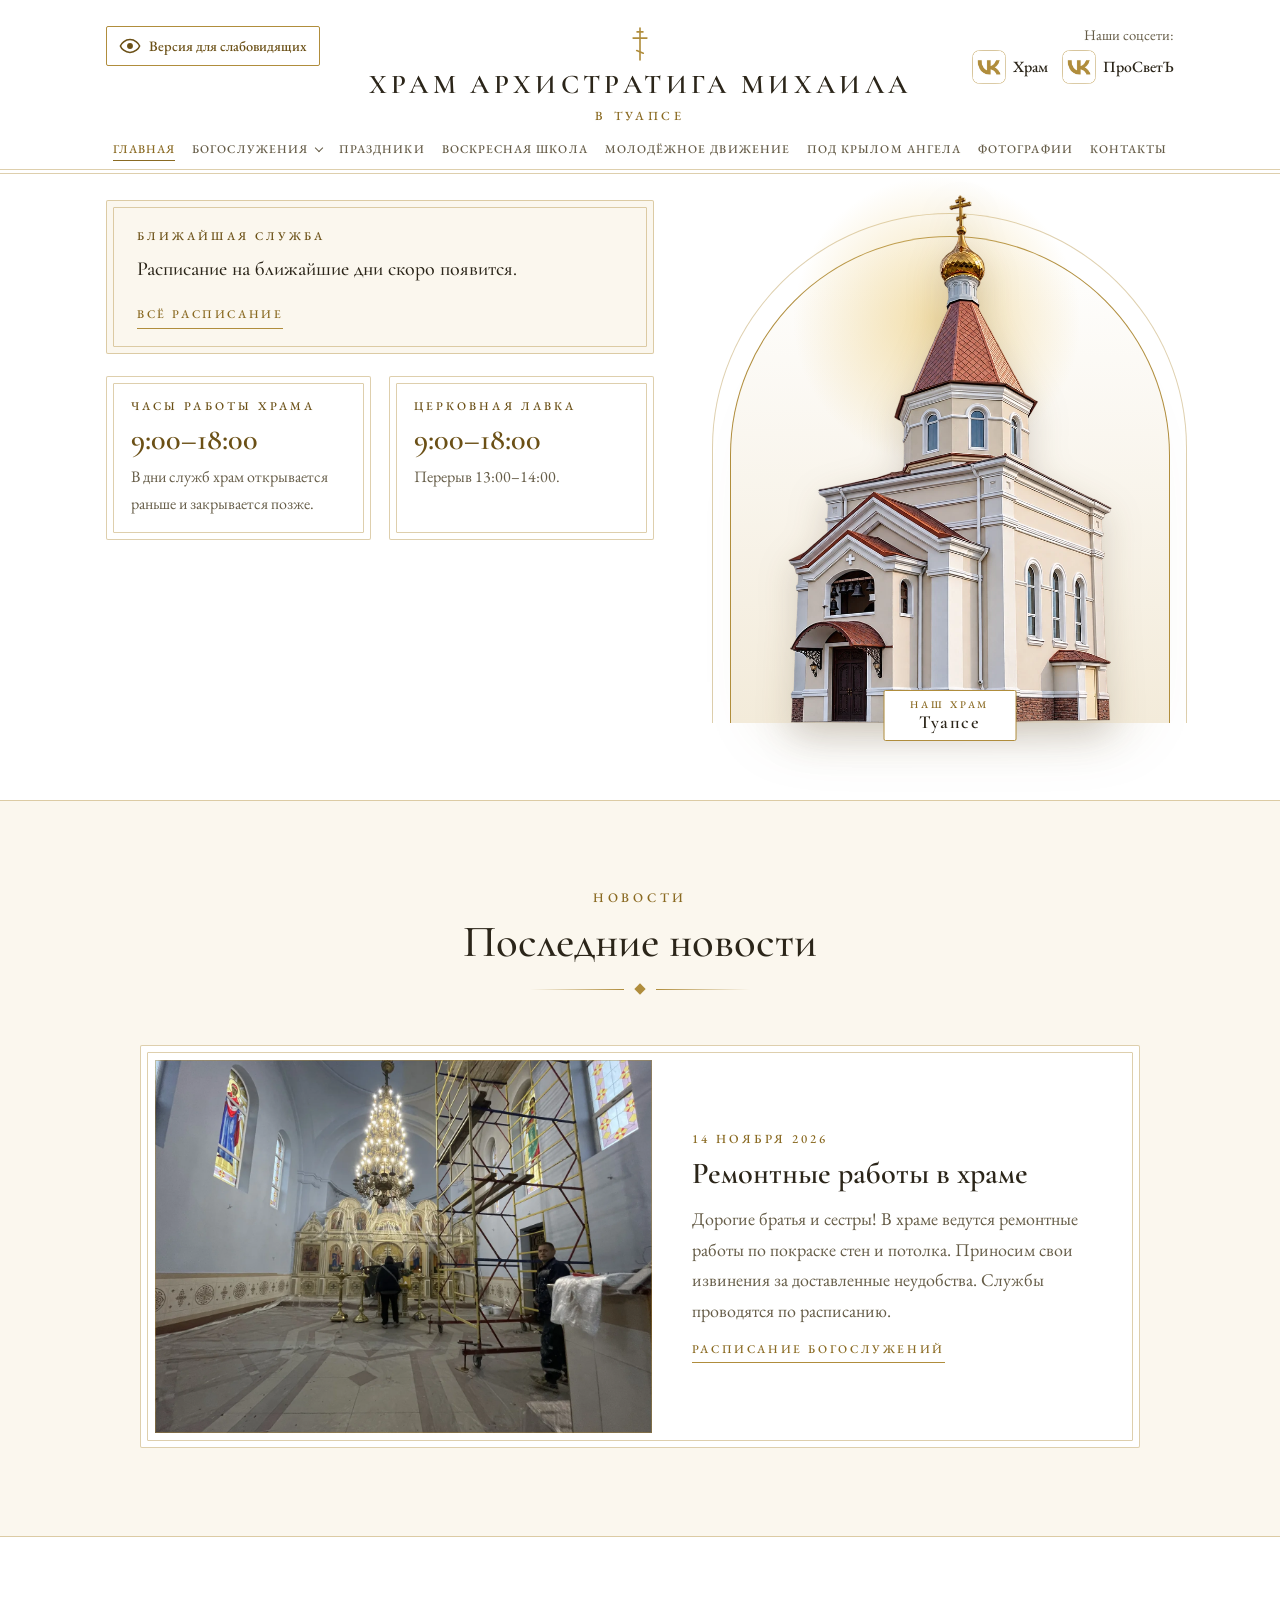
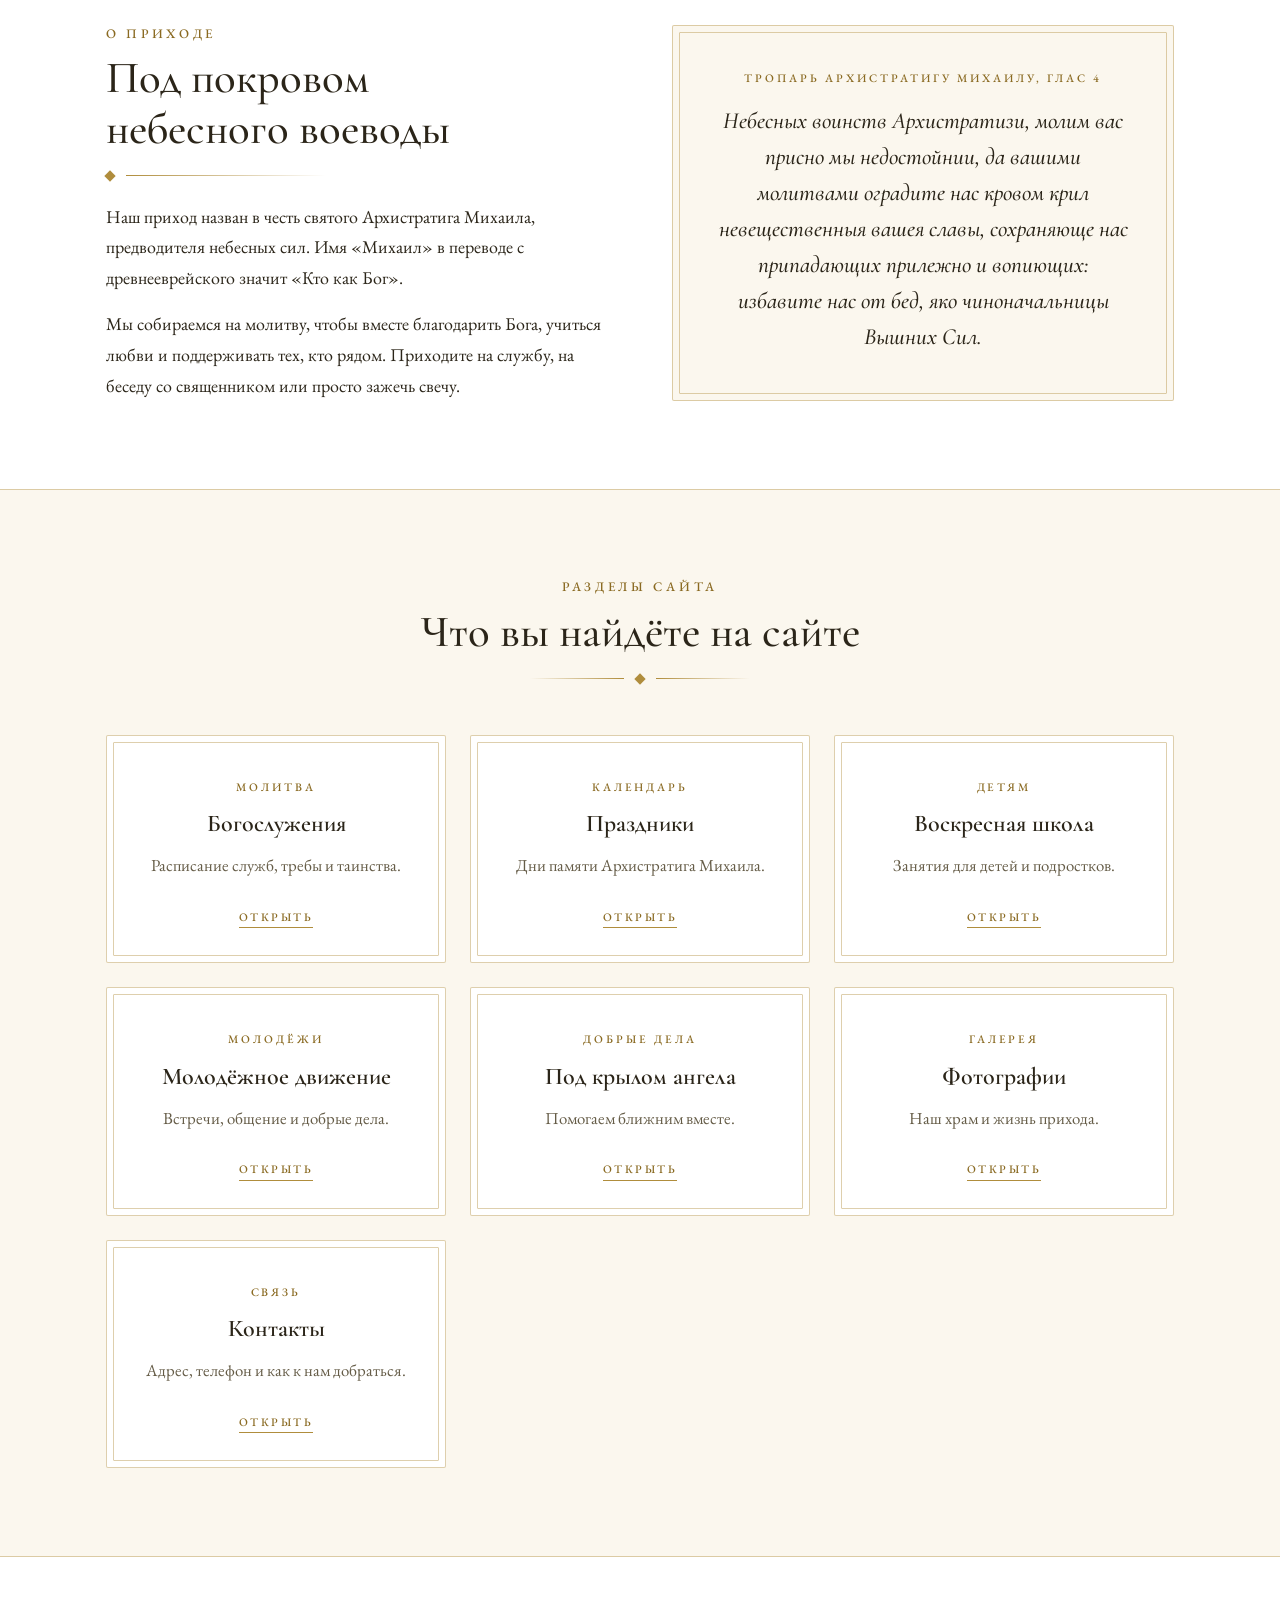
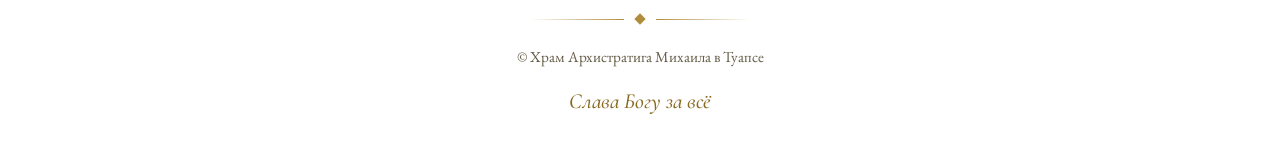
==== commit c77ff6a9: "Add files via upload" ====
--- a/index.html
+++ b/index.html
@@ -76,7 +76,7 @@
       <div class="arch-ring" aria-hidden="true"></div>
       <div class="arch-frame" aria-hidden="true"></div>
       <div class="arch-sun" aria-hidden="true"></div>
-      <img class="arch-img" src="img/church.webp" width="953" height="1271" fetchpriority="high" decoding="async"
+      <img class="arch-img" src="img/church.webp" width="622" height="1014" fetchpriority="high" decoding="async"
            alt="Храм снизу: золотой купол, колокольня и белый ирис на переднем плане">
       <div class="arch-cap"><small>Наш храм</small><b>Туапсе</b></div>
     </div>
--- a/css/style.css
+++ b/css/style.css
@@ -632,3 +632,9 @@
           mask-image: linear-gradient(#000, #000), radial-gradient(ellipse 50% 45% at 50% 45%, #000 99%, transparent 100%);
   -webkit-mask-size: 100% 55%, 100% 100%; mask-size: 100% 55%, 100% 100%;
   -webkit-mask-position: 0 100%, 0 0; mask-position: 0 100%, 0 0; }
+
+/* Главное фото: вырезанный храм без неба, крест не обрезается */
+.arch-img { inset: auto 6% 0 6% !important; width: 88% !important; height: 90% !important; object-fit: contain !important; object-position: 50% 100%;
+  -webkit-mask-image: none !important; mask-image: none !important; filter: drop-shadow(0 14px 18px rgba(60, 40, 10, .18)); }
+.gallery { grid-template-columns: repeat(auto-fit, minmax(min(280px, 100%), 1fr)); }
+.gallery .photo img { width: 100%; height: auto; }
